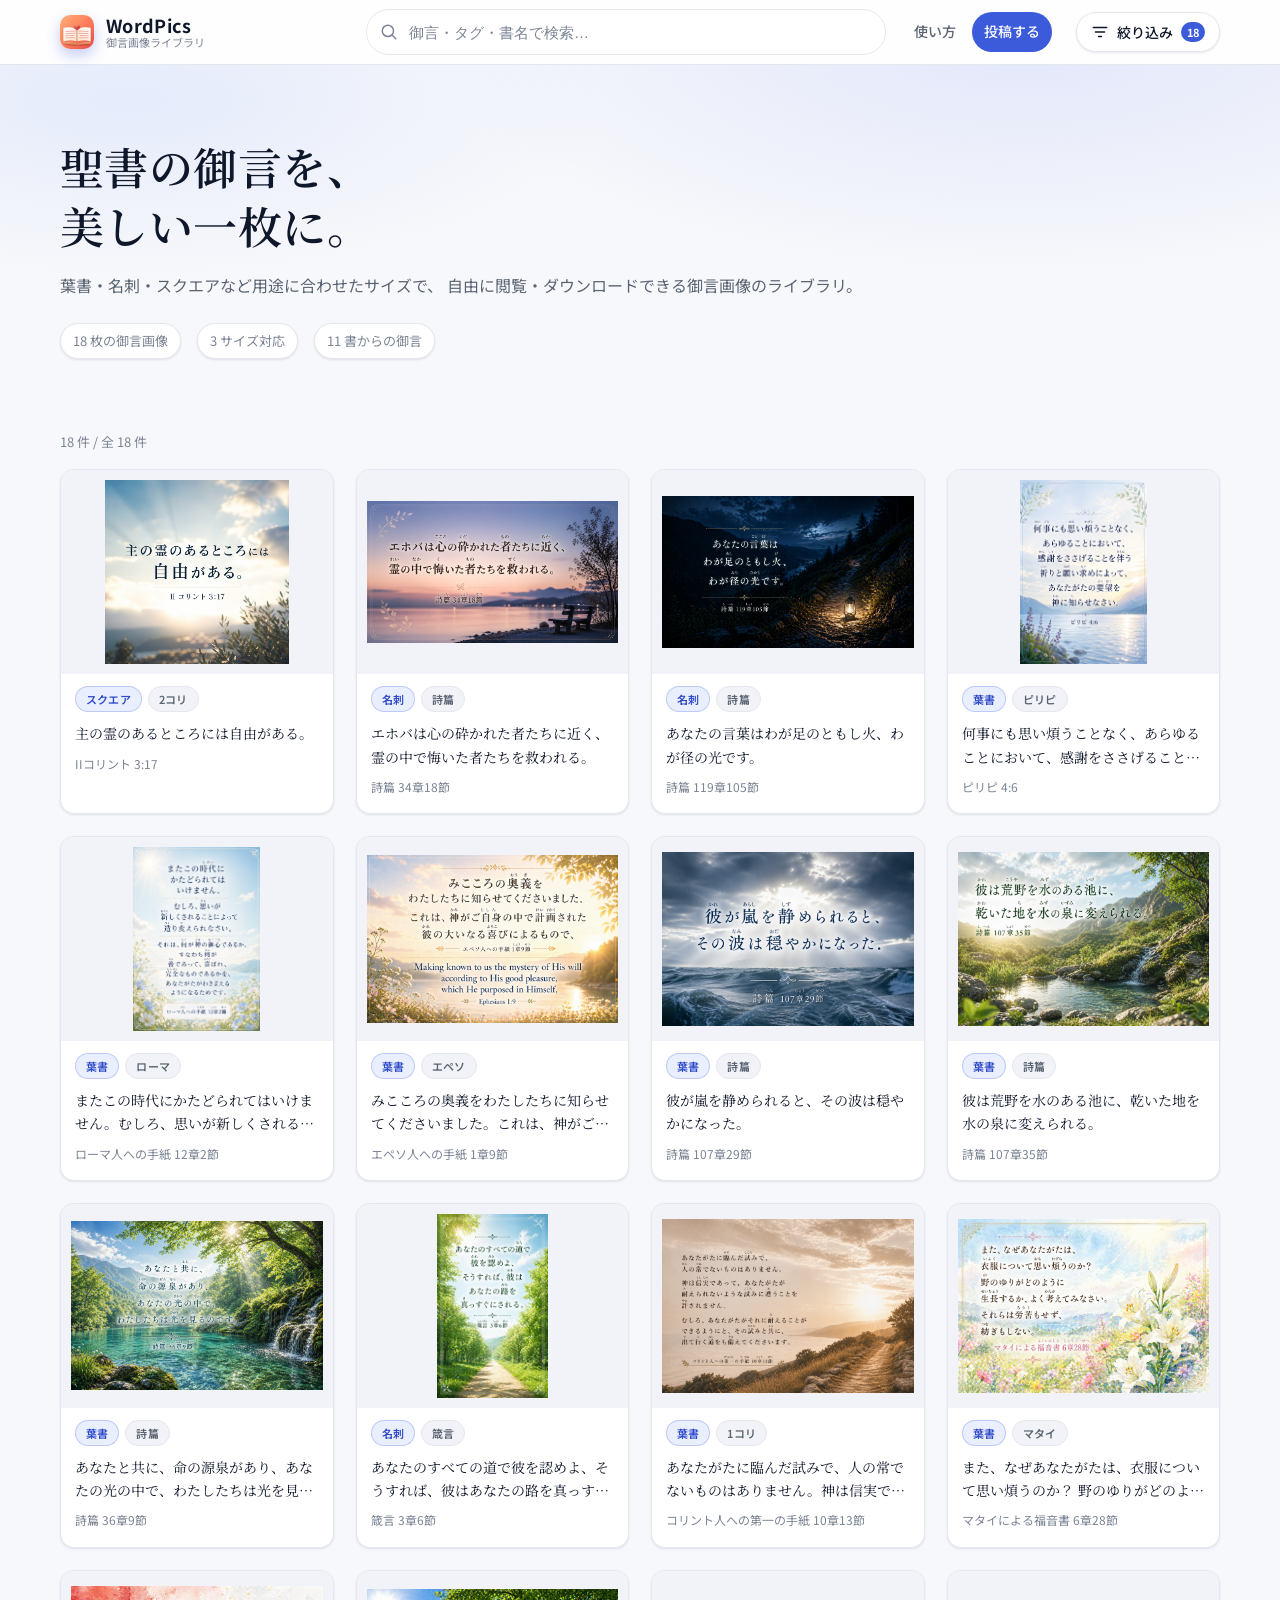
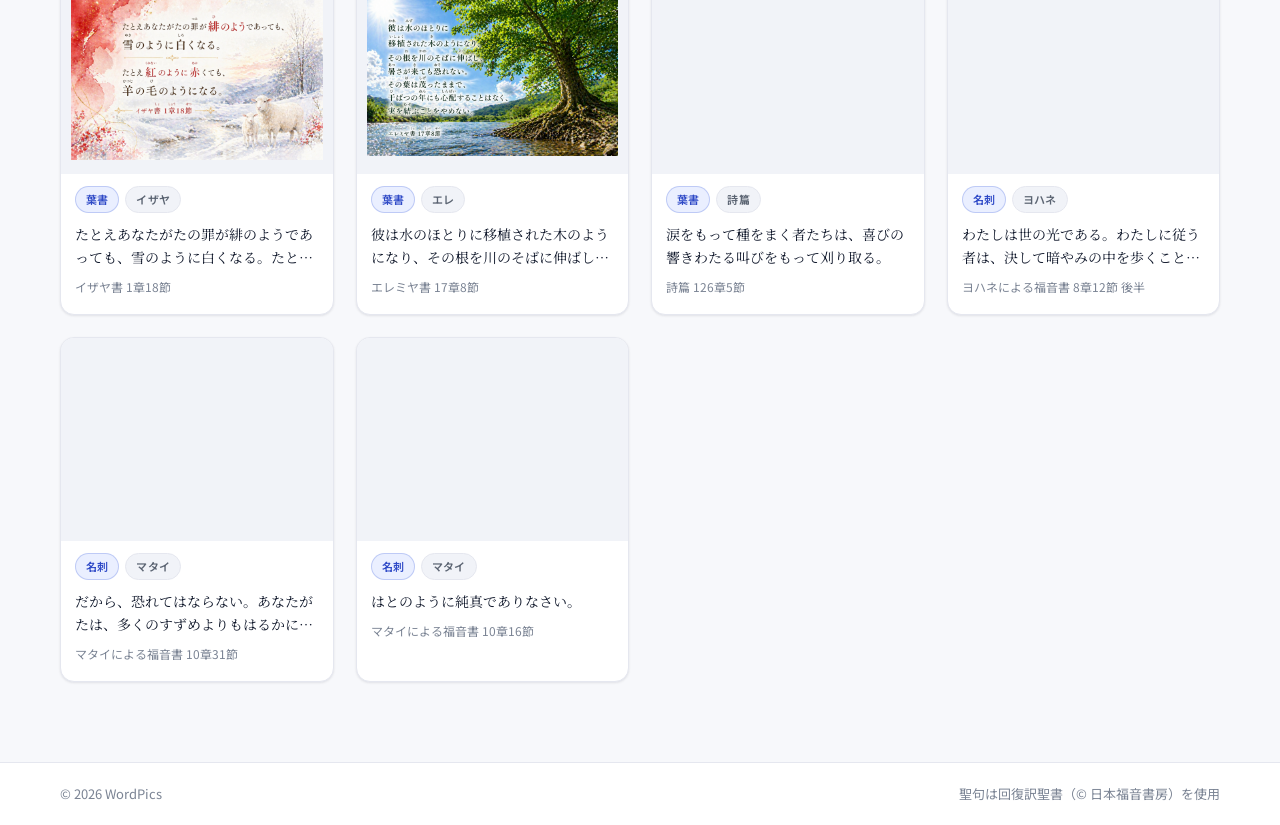
==== index.html @ ada30f30 "Initial commit" ====
<!doctype html>
<html lang="ja">
<head>
  <meta charset="utf-8" />
  <meta name="viewport" content="width=device-width, initial-scale=1" />
  <meta name="theme-color" content="#ff7a59" />
  <meta name="description" content="聖書の御言をデザイン画像で閲覧・ダウンロードできるリソースサイト。" />
  <title>WordPics — 御言画像ライブラリ</title>
  <link rel="icon" type="image/svg+xml" sizes="any" href="assets/favicon.svg" />
  <link rel="apple-touch-icon" href="assets/icon.svg" />
  <link rel="mask-icon" href="assets/favicon.svg" color="#e0484a" />
  <link rel="preconnect" href="https://fonts.googleapis.com" />
  <link rel="preconnect" href="https://fonts.gstatic.com" crossorigin />
  <link
    rel="stylesheet"
    href="https://fonts.googleapis.com/css2?family=Noto+Sans+JP:wght@400;500;700&family=Noto+Serif+JP:wght@400;600&display=swap"
  />
  <link rel="stylesheet" href="styles.css" />
</head>
<body>
  <header class="site-header">
    <div class="container header-inner">
      <a href="./" class="brand" aria-label="WordPics ホーム">
        <span class="brand-mark" aria-hidden="true"></span>
        <span class="brand-text">
          <span class="brand-title">WordPics</span>
          <span class="brand-sub">御言画像ライブラリ</span>
        </span>
      </a>
      <div class="header-search search">
        <svg class="search-icon" viewBox="0 0 24 24" aria-hidden="true">
          <path
            fill="none"
            stroke="currentColor"
            stroke-width="2"
            stroke-linecap="round"
            stroke-linejoin="round"
            d="M21 21l-4.3-4.3M10.5 18a7.5 7.5 0 1 1 0-15 7.5 7.5 0 0 1 0 15z"
          />
        </svg>
        <input
          id="searchInput"
          type="search"
          placeholder="御言・タグ・書名で検索…"
          autocomplete="off"
          aria-label="フリーワード検索"
        />
      </div>
      <nav class="header-nav" aria-label="メイン">
        <a class="nav-link" href="how-to-use.html">使い方</a>
        <a class="nav-link nav-link--accent" href="submit.html">投稿する</a>
        <a id="navMe" class="nav-link" href="me.html" hidden>マイページ</a>
        <a id="navAdmin" class="nav-link" href="admin.html" hidden>管理</a>
      </nav>
      <button
        id="filterToggle"
        class="filter-toggle-header"
        type="button"
        aria-expanded="false"
        aria-controls="filterPanel"
        aria-label="絞り込みを開く"
      >
        <svg viewBox="0 0 24 24" aria-hidden="true">
          <path
            fill="none"
            stroke="currentColor"
            stroke-width="2"
            stroke-linecap="round"
            stroke-linejoin="round"
            d="M3 6h18M6 12h12M10 18h4"
          />
        </svg>
        <span class="filter-toggle-label">絞り込み</span>
        <span id="filterCount" class="filter-count" hidden>0</span>
      </button>
    </div>
  </header>

  <main>
    <section class="hero">
      <div class="container hero-inner">
        <h1>聖書の御言を、<br />美しい一枚に。</h1>
        <p class="hero-lead">
          葉書・名刺・スクエアなど用途に合わせたサイズで、<br class="sp-only" />
          自由に閲覧・ダウンロードできる御言画像のライブラリ。
        </p>
        <div class="hero-stats" id="heroStats" aria-live="polite"></div>
      </div>
    </section>

    <section id="gallery" class="gallery-section">
      <div class="container">
        <div
          id="filterBackdrop"
          class="filter-backdrop"
          hidden
          data-close-filter="1"
        ></div>

        <div
          id="filterPanel"
          class="filter-panel"
          role="dialog"
          aria-label="絞り込み"
          aria-modal="false"
          hidden
        >
          <div class="filter-panel-head">
            <span class="filter-panel-title">絞り込み</span>
            <div class="filter-panel-head-actions">
              <button id="clearFilters" type="button" class="btn-ghost btn-ghost--sm">フィルタをクリア</button>
              <button
                class="filter-panel-close"
                type="button"
                aria-label="絞り込みを閉じる"
                data-close-filter="1"
              >
                <svg viewBox="0 0 24 24" aria-hidden="true">
                  <path fill="none" stroke="currentColor" stroke-width="2" stroke-linecap="round" d="M6 6l12 12M18 6L6 18"/>
                </svg>
              </button>
            </div>
          </div>

          <div class="filter-panel-body">
            <div class="filter-group">
              <div class="filter-label">サイズ</div>
              <div class="chips" data-filter="size" role="group" aria-label="サイズ">
                <button type="button" class="chip is-active" data-value="all">すべて</button>
                <button type="button" class="chip" data-value="postcard">葉書</button>
                <button type="button" class="chip" data-value="businesscard">名刺</button>
                <button type="button" class="chip" data-value="square">スクエア</button>
              </div>
            </div>

            <div class="filter-group">
              <div class="filter-label">向き</div>
              <div class="chips" data-filter="orientation" role="group" aria-label="向き">
                <button type="button" class="chip is-active" data-value="all">すべて</button>
                <button type="button" class="chip" data-value="landscape">横</button>
                <button type="button" class="chip" data-value="portrait">縦</button>
                <button type="button" class="chip" data-value="square">正方形</button>
              </div>
            </div>

            <div class="filter-group">
              <div class="filter-label">出典</div>
              <div class="chips" data-filter="source" role="group" aria-label="出典">
                <button type="button" class="chip is-active" data-value="all">すべて</button>
                <button type="button" class="chip" data-value="official">公式</button>
                <button type="button" class="chip" data-value="user">ユーザー生成</button>
              </div>
            </div>

            <div class="filter-group filter-group--wide" data-filter-block="tag">
              <div class="filter-label">タグ</div>
              <div class="chips chips--all" data-filter="tag" role="group" aria-label="タグ（すべて）">
                <button type="button" class="chip is-active" data-value="all">すべて</button>
              </div>
              <div id="tagSections" class="tag-sections"></div>
            </div>

            <div class="filter-group">
              <div class="filter-label">書</div>
              <div class="select-wrap">
                <select id="bookSelect" aria-label="書で絞り込み">
                  <option value="all">すべての書</option>
                </select>
              </div>
            </div>
          </div>

          <div class="filter-panel-foot">
            <button id="applyFilters" type="button" class="btn-primary">結果を見る</button>
          </div>
        </div>

        <div class="result-bar">
          <span id="resultCount" aria-live="polite"></span>
        </div>

        <div id="grid" class="grid" role="list"></div>

        <div id="emptyState" class="empty-state" hidden>
          <p>該当する画像が見つかりませんでした。</p>
          <button class="btn-primary" type="button" id="emptyReset">フィルタをリセット</button>
        </div>
      </div>
    </section>

  </main>

  <footer class="site-footer">
    <div class="container footer-inner">
      <span>© <span id="year"></span> WordPics</span>
      <span class="muted">聖句は回復訳聖書（© 日本福音書房）を使用</span>
    </div>
  </footer>

  <!-- 詳細モーダル -->
  <div id="modal" class="modal" hidden aria-hidden="true" role="dialog" aria-modal="true" aria-labelledby="modalTitle">
    <div class="modal-backdrop" data-close="1"></div>
    <div class="modal-dialog" role="document">
      <button class="modal-close" type="button" aria-label="閉じる" data-close="1">
        <svg viewBox="0 0 24 24" aria-hidden="true">
          <path fill="none" stroke="currentColor" stroke-width="2" stroke-linecap="round" d="M6 6l12 12M18 6L6 18"/>
        </svg>
      </button>
      <div class="modal-content">
        <figure class="modal-figure">
          <img id="modalImg" alt="" />
        </figure>
        <aside class="modal-meta">
          <span id="modalBadges" class="badges"></span>
          <blockquote id="modalVerse" class="verse"></blockquote>
          <p id="modalCitation" class="citation"></p>

          <dl class="meta-list">
            <div><dt>ID</dt><dd id="modalId"></dd></div>
            <div><dt>サイズ</dt><dd id="modalSize"></dd></div>
            <div><dt>向き</dt><dd id="modalOrientation"></dd></div>
            <div><dt>書</dt><dd id="modalBook"></dd></div>
            <div><dt>タグ</dt><dd id="modalTags"></dd></div>
          </dl>

          <div class="modal-actions">
            <a id="modalDownload" class="btn-primary" download>
              <svg viewBox="0 0 24 24" aria-hidden="true">
                <path fill="none" stroke="currentColor" stroke-width="2" stroke-linecap="round" stroke-linejoin="round"
                      d="M12 4v12m0 0l-4-4m4 4l4-4M4 20h16"/>
              </svg>
              ダウンロード
            </a>
            <a id="modalOpen" class="btn-ghost" target="_blank" rel="noopener">画像を開く</a>
            <a id="modalShare" class="btn-ghost" target="_blank" rel="noopener">新しいタブで開く</a>
            <button id="modalReport" type="button" class="btn-ghost btn-ghost--danger">誤字報告</button>
          </div>

          <div id="reportForm" class="report-form" hidden>
            <label class="field-label" for="reportMessage">誤字や不適切な点をご報告ください</label>
            <textarea id="reportMessage" rows="4" placeholder="例：「愛は耐え忍び」が「愛は耐え忍ぴ」になっています。"></textarea>
            <div class="report-form-actions">
              <button type="button" id="reportCancel" class="btn-ghost btn-ghost--sm">キャンセル</button>
              <button type="button" id="reportSubmit" class="btn-primary btn-primary--sm">送信する</button>
            </div>
            <p id="reportStatus" class="report-status" aria-live="polite"></p>
          </div>
        </aside>
      </div>
    </div>
  </div>

  <script src="app.js" defer></script>
</body>
</html>
---- styles.css ----
/* ========== Design tokens ========== */
:root {
  --bg: #f7f8fb;
  --surface: #ffffff;
  --surface-2: #f1f3f8;
  --border: #e5e7ef;
  --border-strong: #d4d7e2;
  --text: #0f172a;
  --text-muted: #5b6472;
  --text-soft: #7b8494;
  --accent: #3b5bdb;
  --accent-strong: #2f4ac7;
  --accent-soft: #eaefff;
  --shadow-sm: 0 1px 2px rgba(15, 23, 42, 0.04), 0 1px 3px rgba(15, 23, 42, 0.06);
  --shadow-md: 0 6px 20px rgba(15, 23, 42, 0.08);
  --shadow-lg: 0 24px 60px rgba(15, 23, 42, 0.25);
  --radius-sm: 8px;
  --radius: 14px;
  --radius-lg: 20px;
  --container: 1200px;
  --ff-sans: "Noto Sans JP", system-ui, -apple-system, "Segoe UI", Roboto, "Hiragino Kaku Gothic ProN", "Yu Gothic", Meiryo, sans-serif;
  --ff-serif: "Noto Serif JP", "Hiragino Mincho ProN", "Yu Mincho", serif;
}

@media (prefers-color-scheme: dark) {
  :root {
    --bg: #0b1020;
    --surface: #121832;
    --surface-2: #171d38;
    --border: #242c4e;
    --border-strong: #2f3861;
    --text: #e8ecf6;
    --text-muted: #a7afc4;
    --text-soft: #828aa0;
    --accent: #8aa4ff;
    --accent-strong: #a9bcff;
    --accent-soft: #1c2450;
    --shadow-sm: 0 1px 2px rgba(0, 0, 0, 0.3);
    --shadow-md: 0 10px 30px rgba(0, 0, 0, 0.4);
    --shadow-lg: 0 30px 80px rgba(0, 0, 0, 0.55);
  }
}

/* ========== Base ========== */
*, *::before, *::after { box-sizing: border-box; }
html { scroll-behavior: smooth; }
body {
  margin: 0;
  background: var(--bg);
  color: var(--text);
  font-family: var(--ff-sans);
  font-size: 16px;
  line-height: 1.7;
  -webkit-font-smoothing: antialiased;
  -moz-osx-font-smoothing: grayscale;
}
img { max-width: 100%; display: block; }
a { color: inherit; text-decoration: none; }
button { font-family: inherit; cursor: pointer; }

.container {
  width: 100%;
  max-width: var(--container);
  margin: 0 auto;
  padding: 0 20px;
}

.sp-only { display: none; }
@media (max-width: 640px) { .sp-only { display: inline; } }

/* ========== Header ========== */
.site-header {
  position: sticky;
  top: 0;
  z-index: 20;
  background: color-mix(in srgb, var(--surface) 85%, transparent);
  backdrop-filter: saturate(1.2) blur(10px);
  -webkit-backdrop-filter: saturate(1.2) blur(10px);
  border-bottom: 1px solid var(--border);
}
.header-inner {
  display: flex;
  align-items: center;
  gap: 16px;
  height: 64px;
}
.brand { display: flex; align-items: center; gap: 12px; flex-shrink: 0; }
.brand-mark {
  width: 34px; height: 34px; border-radius: 10px;
  background: url("assets/icon.svg") center / cover no-repeat;
  box-shadow: 0 6px 14px rgba(59, 91, 219, 0.3);
  flex-shrink: 0;
}
.brand-text { display: flex; flex-direction: column; line-height: 1.1; }
.brand-title { font-weight: 700; font-size: 18px; letter-spacing: 0.02em; }
.brand-sub { font-size: 11px; color: var(--text-soft); }

/* Header search takes the middle flex space, squeezing on mobile */
.header-search {
  flex: 1;
  min-width: 0;
  max-width: 520px;
  margin-left: auto;
}
.header-search input {
  height: 40px;
  font-size: 14px;
}
@media (max-width: 640px) {
  .header-search { margin-left: 8px; }
  .brand-sub { display: none; }
}

/* Global filter trigger in the header (desktop: labeled pill, mobile: icon-only) */
.filter-toggle-header {
  position: relative;
  display: inline-flex;
  align-items: center;
  gap: 8px;
  height: 40px;
  padding: 0 14px;
  border-radius: 999px;
  background: var(--surface);
  color: var(--text);
  border: 1px solid var(--border);
  font-weight: 500;
  font-size: 14px;
  box-shadow: var(--shadow-sm);
  transition: background 120ms, border-color 120ms, color 120ms;
}
.filter-toggle-header svg { width: 18px; height: 18px; }
.filter-toggle-header:hover { border-color: var(--border-strong); }
.filter-toggle-header[aria-expanded="true"] {
  background: var(--accent-soft);
  border-color: color-mix(in srgb, var(--accent) 40%, var(--border));
  color: var(--accent-strong);
}
@media (max-width: 720px) {
  .filter-toggle-header {
    width: 40px;
    padding: 0;
    justify-content: center;
  }
  .filter-toggle-header .filter-toggle-label { display: none; }
  .filter-toggle-header .filter-count {
    position: absolute; top: -4px; right: -4px;
  }
}

/* ========== Hero ========== */
.hero {
  padding: 72px 0 40px;
  background:
    radial-gradient(1000px 400px at 80% -10%, rgba(99, 126, 250, 0.15), transparent 60%),
    radial-gradient(800px 300px at 10% 10%, rgba(149, 176, 255, 0.18), transparent 60%);
}
.hero h1 {
  font-family: var(--ff-serif);
  font-size: clamp(28px, 4.2vw, 44px);
  font-weight: 600;
  letter-spacing: 0.01em;
  margin: 0 0 16px;
  line-height: 1.35;
}
.hero-lead { color: var(--text-muted); margin: 0 0 24px; }
.hero-stats {
  display: flex; gap: 16px; flex-wrap: wrap;
  color: var(--text-soft); font-size: 13px;
}
.hero-stats .pill {
  padding: 6px 12px; border-radius: 999px;
  background: var(--surface); border: 1px solid var(--border);
  box-shadow: var(--shadow-sm);
}

/* ========== Gallery / Search ========== */
.gallery-section { padding: 24px 0 80px; }
.search {
  position: relative;
}
.search-icon {
  position: absolute; left: 14px; top: 50%; transform: translateY(-50%);
  width: 18px; height: 18px; color: var(--text-soft);
}
.search input {
  width: 100%;
  height: 46px;
  padding: 0 16px 0 42px;
  background: var(--surface);
  border: 1px solid var(--border);
  border-radius: 999px;
  font-size: 15px;
  color: var(--text);
  outline: none;
  transition: border-color 120ms, box-shadow 120ms;
}
.search input::placeholder { color: var(--text-soft); }
.search input:focus {
  border-color: var(--accent);
  box-shadow: 0 0 0 4px color-mix(in srgb, var(--accent) 18%, transparent);
}

.filter-count {
  min-width: 20px; height: 20px; padding: 0 6px;
  background: var(--accent); color: white;
  border-radius: 999px; font-size: 11px; font-weight: 700;
  display: inline-flex; align-items: center; justify-content: center;
}

/* ===== Filter panel (desktop: dropdown below header / mobile: bottom sheet) ===== */
:root { --header-h: 64px; }

.filter-panel {
  background: var(--surface);
  border: 1px solid var(--border);
  box-shadow: var(--shadow-md);
  display: flex;
  flex-direction: column;
  overflow: hidden;
}
.filter-panel[hidden] { display: none; }

.filter-panel-head {
  display: flex;
  align-items: center;
  justify-content: space-between;
  gap: 12px;
}
.filter-panel-head-actions {
  display: flex;
  align-items: center;
  gap: 8px;
}
.btn-ghost--sm {
  padding: 5px 12px;
  font-size: 12px;
  font-weight: 600;
}

.filter-panel-body {
  padding: 20px 0;
  display: grid;
  grid-template-columns: repeat(2, minmax(0, 1fr));
  gap: 18px 24px;
}
@media (max-width: 720px) {
  .filter-panel-body { grid-template-columns: 1fr; padding: 16px 18px; }
}

.filter-panel-foot {
  display: none;
  gap: 10px;
  align-items: center;
  justify-content: space-between;
  background: var(--surface);
}

/* ===== Desktop: fixed dropdown anchored below the sticky header ===== */
@media (min-width: 721px) {
  .filter-panel {
    position: fixed;
    top: var(--header-h);
    left: 0; right: 0;
    margin: 0;
    border-left: none;
    border-right: none;
    border-top: none;
    border-radius: 0 0 var(--radius) var(--radius);
    max-height: calc(100vh - var(--header-h));
    z-index: 30;
    transform: translateY(-8px);
    opacity: 0;
    pointer-events: none;
    transition: transform 220ms ease, opacity 220ms ease;
  }
  .is-filter-open .filter-panel {
    transform: translateY(0);
    opacity: 1;
    pointer-events: auto;
  }

  /* Constrain inner content to the site container */
  .filter-panel-head,
  .filter-panel-body,
  .filter-panel-foot {
    width: 100%;
    max-width: var(--container);
    margin: 0 auto;
    padding-left: 20px;
    padding-right: 20px;
  }
  .filter-panel-head {
    padding-top: 10px;
    padding-bottom: 10px;
    border-bottom: 1px solid var(--border);
  }
  .filter-panel-head .filter-panel-title { display: none; }
  .filter-panel-head .filter-panel-close { display: none; }
  .filter-panel-head-actions { margin-left: auto; }
  .filter-panel-body { overflow-y: auto; }
  .filter-panel-foot { display: none; }
}

.filter-group { min-width: 0; }
.filter-group--wide { grid-column: 1 / -1; }

.filter-label {
  font-size: 12px; font-weight: 700; letter-spacing: 0.06em;
  color: var(--text-soft); text-transform: uppercase;
  margin-bottom: 8px;
}
.chips { display: flex; flex-wrap: wrap; gap: 6px; }

/* ===== Tag sections (categorised chips) ===== */
.tag-sections {
  margin-top: 10px;
  display: grid;
  gap: 14px;
}
.tag-section { min-width: 0; }
.tag-section-label {
  font-size: 11px;
  font-weight: 600;
  color: var(--text-soft);
  margin: 0 0 6px;
  padding-left: 2px;
  letter-spacing: 0.04em;
}
.chips--sub .chip {
  font-size: 12px;
  padding: 4px 10px;
}

/* ===== Filter backdrop (shared) ===== */
.filter-backdrop {
  position: fixed; inset: 0;
  background: rgba(10, 14, 28, 0.45);
  backdrop-filter: blur(3px);
  -webkit-backdrop-filter: blur(3px);
  opacity: 0;
  transition: opacity 220ms ease;
  z-index: 39;
  pointer-events: none;
}
.filter-backdrop[hidden] { display: none; }
.is-filter-open .filter-backdrop { opacity: 1; pointer-events: auto; }
@media (min-width: 721px) {
  /* Keep the sticky header interactive; tint only the page beneath it */
  .filter-backdrop {
    top: var(--header-h);
    background: rgba(10, 14, 28, 0.3);
    z-index: 25;
  }
}

/* ===== Mobile: bottom sheet ===== */
@media (max-width: 720px) {
  .filter-panel {
    position: fixed;
    left: 0; right: 0; bottom: 0;
    margin: 0;
    max-height: 85vh;
    border-radius: 20px 20px 0 0;
    border: 1px solid var(--border);
    border-bottom: none;
    transform: translateY(100%);
    transition: transform 280ms cubic-bezier(.2, .8, .2, 1);
    z-index: 40;
    display: flex;
    flex-direction: column;
    box-shadow: 0 -20px 60px rgba(15, 23, 42, 0.25);
  }
  .is-filter-open .filter-panel { transform: translateY(0); }

  .filter-panel-head {
    display: flex;
    align-items: center;
    justify-content: space-between;
    padding: 14px 18px 10px;
    border-bottom: 1px solid var(--border);
    position: relative;
  }
  .filter-panel-head::before {
    content: "";
    position: absolute;
    top: 6px; left: 50%; transform: translateX(-50%);
    width: 36px; height: 4px; border-radius: 999px;
    background: var(--border-strong);
  }
  .filter-panel-title {
    font-weight: 700;
    font-size: 15px;
  }
  .filter-panel-close {
    width: 32px; height: 32px; border-radius: 50%;
    display: inline-flex; align-items: center; justify-content: center;
    background: transparent;
    color: var(--text-muted);
    border: 1px solid var(--border);
  }
  .filter-panel-close svg { width: 16px; height: 16px; }

  .filter-panel-body {
    overflow-y: auto;
    -webkit-overflow-scrolling: touch;
    flex: 1;
  }
  .filter-panel-foot {
    display: flex;
    padding: 12px 16px calc(12px + env(safe-area-inset-bottom));
    border-top: 1px solid var(--border);
    background: var(--surface);
  }
  .filter-panel-foot #applyFilters { flex: 1; justify-content: center; }
}
.chip {
  padding: 6px 12px; border-radius: 999px;
  background: var(--surface-2);
  color: var(--text-muted);
  border: 1px solid transparent;
  font-size: 13px; font-weight: 500;
  transition: all 120ms;
}
.chip:hover { color: var(--text); border-color: var(--border-strong); }
.chip.is-active {
  background: var(--accent);
  color: #fff;
  border-color: var(--accent);
}
.select-wrap {
  position: relative;
}
.select-wrap::after {
  content: "";
  position: absolute; right: 14px; top: 50%;
  width: 8px; height: 8px;
  border-right: 2px solid var(--text-soft);
  border-bottom: 2px solid var(--text-soft);
  transform: translateY(-70%) rotate(45deg);
  pointer-events: none;
}
.select-wrap select {
  -webkit-appearance: none; appearance: none;
  width: 100%;
  height: 42px;
  padding: 0 36px 0 14px;
  background: var(--surface-2);
  color: var(--text);
  border: 1px solid var(--border);
  border-radius: var(--radius-sm);
  font-size: 14px;
  outline: none;
}
.select-wrap select:focus {
  border-color: var(--accent);
  box-shadow: 0 0 0 4px color-mix(in srgb, var(--accent) 18%, transparent);
}

.btn-ghost {
  display: inline-flex; align-items: center; gap: 8px;
  padding: 8px 14px;
  background: transparent;
  color: var(--text-muted);
  border: 1px solid var(--border);
  border-radius: 999px;
  font-size: 13px;
  transition: all 120ms;
}
.btn-ghost:hover { color: var(--text); border-color: var(--border-strong); }

.btn-primary {
  display: inline-flex; align-items: center; gap: 8px;
  padding: 10px 18px;
  background: var(--accent);
  color: #fff;
  border: none;
  border-radius: 999px;
  font-size: 14px; font-weight: 600;
  transition: background 120ms, transform 120ms;
}
.btn-primary:hover { background: var(--accent-strong); }
.btn-primary:active { transform: translateY(1px); }
.btn-primary svg { width: 16px; height: 16px; }

.btn-gpt {
  display: inline-flex;
  align-items: center;
  gap: 14px;
  padding: 12px 18px;
  margin: 0 auto 20px;
  background: var(--surface, #fff);
  color: var(--text);
  border: 1px solid var(--border);
  border-radius: 14px;
  text-decoration: none;
  box-shadow: 0 1px 2px rgba(0, 0, 0, 0.04);
  transition: transform 120ms, box-shadow 120ms, border-color 120ms, background 120ms;
  max-width: 100%;
}
.btn-gpt:hover {
  transform: translateY(-1px);
  border-color: var(--border-strong);
  box-shadow: 0 8px 20px rgba(0, 0, 0, 0.08);
}
.btn-gpt:active { transform: translateY(0); }
.btn-gpt__icon {
  display: inline-flex;
  align-items: center;
  justify-content: center;
  width: 40px;
  height: 40px;
  border-radius: 50%;
  background: #10a37f;
  color: #fff;
  flex-shrink: 0;
}
.btn-gpt__icon svg { width: 24px; height: 24px; }
.btn-gpt__text {
  display: flex;
  flex-direction: column;
  line-height: 1.25;
  min-width: 0;
}
.btn-gpt__sub {
  font-size: 12px;
  color: var(--text-muted);
  font-weight: 500;
}
.btn-gpt__title {
  font-size: 15px;
  font-weight: 700;
  color: var(--text);
}
.btn-gpt__arrow {
  width: 16px;
  height: 16px;
  color: var(--text-soft);
  margin-left: 4px;
  flex-shrink: 0;
}
.btn-gpt:hover .btn-gpt__arrow { color: var(--accent); }
@media (max-width: 480px) {
  .btn-gpt { gap: 10px; padding: 10px 14px; }
  .btn-gpt__icon { width: 36px; height: 36px; }
  .btn-gpt__icon svg { width: 20px; height: 20px; }
  .btn-gpt__title { font-size: 14px; }
}

.result-bar {
  color: var(--text-soft);
  font-size: 13px;
  margin: 8px 0 16px;
}

/* ========== Grid ========== */
.grid {
  display: grid;
  grid-template-columns: repeat(auto-fill, minmax(240px, 1fr));
  gap: 18px;
}
@media (min-width: 900px) {
  .grid { grid-template-columns: repeat(auto-fill, minmax(260px, 1fr)); gap: 22px; }
}

.card {
  background: var(--surface);
  border: 1px solid var(--border);
  border-radius: var(--radius);
  overflow: hidden;
  box-shadow: var(--shadow-sm);
  cursor: pointer;
  transition: box-shadow 200ms ease, border-color 200ms ease;
  display: flex; flex-direction: column;
  text-align: left;
}
.card:hover {
  box-shadow:
    var(--shadow-md),
    0 0 0 1px color-mix(in srgb, var(--accent) 45%, transparent);
  border-color: var(--accent);
}
.card:focus-visible {
  outline: 3px solid color-mix(in srgb, var(--accent) 40%, transparent);
  outline-offset: 2px;
}
.card-thumb {
  position: relative;
  background: var(--surface-2);
  aspect-ratio: 4 / 3;
  overflow: hidden;
  display: flex; align-items: center; justify-content: center;
  padding: 10px;
}
.card-thumb img {
  width: 100%; height: 100%;
  object-fit: contain;
}

.badges {
  display: inline-flex; flex-wrap: wrap; gap: 6px;
}
.badge {
  font-size: 11px; font-weight: 600;
  padding: 3px 10px;
  border-radius: 999px;
  background: var(--accent-soft);
  color: var(--accent-strong);
  border: 1px solid color-mix(in srgb, var(--accent) 25%, transparent);
  letter-spacing: 0.02em;
}
.badge.is-neutral {
  background: var(--surface-2);
  color: var(--text-muted);
  border-color: var(--border);
}
.card-body {
  padding: 12px 14px 16px;
  display: flex; flex-direction: column; gap: 8px;
  flex: 1;
}
.card-badges {
  margin-bottom: 2px;
}
.card-verse {
  font-family: var(--ff-serif);
  color: var(--text);
  font-size: 14px;
  line-height: 1.65;
  display: -webkit-box;
  -webkit-line-clamp: 2;
  -webkit-box-orient: vertical;
  overflow: hidden;
}
.card-citation {
  font-size: 12px;
  color: var(--text-soft);
}

/* ========== Empty state ========== */
.empty-state {
  text-align: center;
  padding: 60px 20px;
  color: var(--text-muted);
  background: var(--surface);
  border: 1px dashed var(--border-strong);
  border-radius: var(--radius);
}
.empty-state p { margin: 0 0 12px; }

/* ========== Footer ========== */
.site-footer {
  border-top: 1px solid var(--border);
  background: var(--surface);
  padding: 20px 0;
  color: var(--text-soft);
  font-size: 13px;
}
.footer-inner { display: flex; justify-content: space-between; align-items: center; }
.muted { color: var(--text-soft); }

/* 本文中で明示的にリンクと分かるようにする（specificity 上げ＋全状態） */
a.text-link,
a.text-link:link,
a.text-link:visited {
  color: var(--accent) !important;
  text-decoration: underline;
  text-underline-offset: 2px;
  transition: color 0.15s ease, text-decoration-thickness 0.15s ease;
}
a.text-link:hover,
a.text-link:focus-visible {
  color: color-mix(in srgb, var(--accent) 75%, #000) !important;
  text-decoration-thickness: 2px;
}
/* muted 親要素の文字色が優先されないよう明示 */
.muted a.text-link,
.muted a.text-link:link,
.muted a.text-link:visited { color: var(--accent) !important; }

/* ========== Modal ========== */
.modal {
  position: fixed; inset: 0; z-index: 50;
  display: flex; align-items: center; justify-content: center;
  padding: 24px;
}
.modal[hidden] { display: none; }
.modal-backdrop {
  position: absolute; inset: 0;
  background: rgba(10, 14, 28, 0.6);
  backdrop-filter: blur(4px);
  -webkit-backdrop-filter: blur(4px);
  animation: fadeIn 180ms ease;
}
.modal-dialog {
  position: relative;
  width: min(1100px, 100%);
  max-height: calc(100vh - 48px);
  background: var(--surface);
  border: 1px solid var(--border);
  border-radius: var(--radius-lg);
  box-shadow: var(--shadow-lg);
  overflow: hidden;
  display: flex; flex-direction: column;
  animation: pop 220ms cubic-bezier(.2,.8,.2,1);
}
.modal-close {
  position: absolute; top: 12px; right: 12px;
  width: 36px; height: 36px; border-radius: 50%;
  background: rgba(255,255,255,0.8);
  color: #0f172a;
  border: 1px solid var(--border);
  display: flex; align-items: center; justify-content: center;
  z-index: 2;
}
.modal-close svg { width: 18px; height: 18px; }
.modal-close:hover { background: #fff; }

.modal-content {
  display: grid;
  grid-template-columns: 1.3fr 1fr;
  gap: 0;
  min-height: 0;
  overflow: hidden;
}
@media (max-width: 860px) {
  .modal-content { grid-template-columns: 1fr; }
}
.modal-figure {
  margin: 0;
  background: linear-gradient(180deg, var(--surface-2), var(--bg));
  display: flex; align-items: center; justify-content: center;
  padding: 24px;
  min-height: 260px;
  max-height: calc(100vh - 48px);
  overflow: auto;
}
.modal-figure img {
  max-height: 70vh;
  width: auto; max-width: 100%;
  border-radius: 10px;
  box-shadow: var(--shadow-md);
}
.modal-meta {
  padding: 28px;
  display: flex; flex-direction: column; gap: 14px;
  overflow: auto;
}
.verse {
  font-family: var(--ff-serif);
  font-size: 17px;
  line-height: 1.8;
  margin: 4px 0 0;
  color: var(--text);
  border-left: 3px solid var(--accent);
  padding: 2px 0 2px 14px;
}
.citation {
  margin: 0;
  color: var(--text-muted);
  font-size: 14px;
}
.meta-list {
  margin: 4px 0 0;
  display: grid; grid-template-columns: 92px 1fr;
  row-gap: 8px; column-gap: 14px;
  font-size: 14px;
}
.meta-list > div { display: contents; }
.meta-list dt { color: var(--text-soft); font-size: 12px; letter-spacing: 0.04em; padding-top: 2px; }
.meta-list dd { margin: 0; color: var(--text); }

.tag-list { display: inline-flex; flex-wrap: wrap; gap: 6px; }
.tag {
  font-size: 12px;
  padding: 2px 10px;
  border-radius: 999px;
  background: var(--surface-2);
  color: var(--text-muted);
  border: 1px solid var(--border);
}
button.tag-link {
  cursor: pointer;
  font: inherit;
  font-size: 12px;
  transition: background 120ms, color 120ms, border-color 120ms, transform 80ms;
}
button.tag-link::before {
  content: "#";
  margin-right: 2px;
  opacity: 0.55;
}
button.tag-link:hover {
  background: var(--accent);
  color: #fff;
  border-color: var(--accent);
}
button.tag-link:active { transform: translateY(1px); }
button.tag-link:focus-visible {
  outline: 2px solid var(--accent);
  outline-offset: 2px;
}

.modal-actions { display: flex; gap: 10px; flex-wrap: wrap; margin-top: 4px; }

/* ========== Animations ========== */
@keyframes fadeIn { from { opacity: 0; } to { opacity: 1; } }
@keyframes pop {
  from { opacity: 0; transform: translateY(6px) scale(.98); }
  to { opacity: 1; transform: translateY(0) scale(1); }
}

/* Reduce motion */
@media (prefers-reduced-motion: reduce) {
  *, *::before, *::after { animation: none !important; transition: none !important; }
}

/* ========== v0.2: Auth / Submit / How-to / Admin / Me ========== */

/* header nav */
.header-nav {
  display: flex;
  align-items: center;
  gap: 4px;
  margin-right: 8px;
}
.header-nav .nav-link {
  padding: 8px 12px;
  border-radius: 999px;
  font-size: 14px;
  font-weight: 500;
  color: var(--text-muted);
  white-space: nowrap;
}
.header-nav .nav-link:hover { color: var(--text); background: var(--surface-2); }
.header-nav .nav-link--accent {
  color: #fff;
  background: var(--accent);
}
.header-nav .nav-link--accent:hover { background: var(--accent-strong); color: #fff; }
@media (max-width: 720px) {
  .header-nav { display: none; }
}

/* user generated badge */
.badge--user {
  background: #fff1e6 !important;
  color: #b24514 !important;
  border-color: #ffd8bf !important;
}
@media (prefers-color-scheme: dark) {
  .badge--user {
    background: #3a1e10 !important;
    color: #ffb98a !important;
    border-color: #5a2f1b !important;
  }
}

/* btn-primary small + danger ghost */
.btn-primary--sm {
  padding: 8px 14px !important;
  font-size: 14px !important;
}
.btn-ghost--sm {
  padding: 6px 12px !important;
  font-size: 13px !important;
}
.btn-ghost--danger {
  color: #b42318 !important;
}
.btn-ghost--danger:hover { background: #fff1f0 !important; }
@media (prefers-color-scheme: dark) {
  .btn-ghost--danger { color: #ff8c83 !important; }
  .btn-ghost--danger:hover { background: #3a1515 !important; }
}

/* Report form inside modal */
.report-form {
  margin-top: 16px;
  padding: 16px;
  border: 1px solid var(--border);
  border-radius: var(--radius);
  background: var(--surface-2);
}
.report-form .field-label {
  display: block;
  font-size: 13px;
  color: var(--text-muted);
  margin-bottom: 8px;
}
.report-form textarea {
  width: 100%;
  min-height: 90px;
  padding: 10px 12px;
  border: 1px solid var(--border-strong);
  border-radius: var(--radius-sm);
  background: var(--surface);
  color: var(--text);
  font-family: inherit;
  font-size: 14px;
  resize: vertical;
  line-height: 1.6;
}
.report-form textarea:focus {
  outline: 2px solid var(--accent);
  outline-offset: 1px;
}
.report-form-actions {
  display: flex;
  gap: 8px;
  justify-content: flex-end;
  margin-top: 12px;
}
.report-status {
  margin: 10px 0 0;
  font-size: 13px;
  color: var(--text-muted);
}
.report-status.is-success { color: #2e7d32; }
.report-status.is-error { color: #b42318; }
@media (prefers-color-scheme: dark) {
  .report-status.is-success { color: #8bd78f; }
  .report-status.is-error { color: #ff8c83; }
}

/* ========== Subpage layout ========== */
.page {
  padding: 40px 0 80px;
}
.page h1 {
  font-family: var(--ff-serif);
  font-weight: 600;
  font-size: clamp(24px, 3.2vw, 32px);
  margin: 0 0 8px;
}
.page h2 {
  font-size: 18px;
  font-weight: 700;
  margin: 32px 0 12px;
}
.page h3 {
  font-size: 15px;
  font-weight: 700;
  margin: 20px 0 8px;
}
.page .lead {
  color: var(--text-muted);
  margin: 0 0 24px;
  font-size: 15px;
}
.page-section {
  background: var(--surface);
  border: 1px solid var(--border);
  border-radius: var(--radius-lg);
  padding: 28px;
  box-shadow: var(--shadow-sm);
  margin-bottom: 20px;
}

/* Form controls */
.form-grid { display: grid; gap: 16px; }
.form-row {
  display: grid;
  gap: 6px;
}
.form-row--split {
  grid-template-columns: 1fr 1fr;
  gap: 12px;
}
.form-row--triple {
  grid-template-columns: 2fr 1fr 1fr;
  gap: 12px;
}
@media (max-width: 540px) {
  .form-row--split, .form-row--triple { grid-template-columns: 1fr; }
}
.form-row label {
  font-size: 13px;
  color: var(--text-muted);
  font-weight: 500;
}
.form-row input[type="text"],
.form-row input[type="email"],
.form-row input[type="number"],
.form-row select,
.form-row textarea {
  width: 100%;
  padding: 10px 12px;
  border: 1px solid var(--border-strong);
  border-radius: var(--radius-sm);
  background: var(--surface);
  color: var(--text);
  font-family: inherit;
  font-size: 15px;
  line-height: 1.6;
}
.form-row textarea { resize: vertical; min-height: 90px; }
.form-row input:focus,
.form-row select:focus,
.form-row textarea:focus {
  outline: 2px solid var(--accent);
  outline-offset: 1px;
}
.form-help {
  font-size: 12px;
  color: var(--text-soft);
  margin: 4px 0 0;
}

/* File drop */
.file-drop {
  position: relative;
  border: 2px dashed var(--border-strong);
  border-radius: var(--radius);
  padding: 28px;
  text-align: center;
  color: var(--text-muted);
  background: var(--surface-2);
  cursor: pointer;
  transition: border-color 0.15s, background 0.15s;
}
.file-drop:hover,
.file-drop.is-dragover {
  border-color: var(--accent);
  background: var(--accent-soft);
}
.file-drop input[type="file"] {
  position: absolute;
  inset: 0;
  opacity: 0;
  cursor: pointer;
}
.file-drop strong { color: var(--text); font-weight: 600; }
.file-drop-preview {
  display: none;
  margin-top: 12px;
}
.file-drop.has-file .file-drop-preview { display: block; }
.file-drop.has-file .file-drop-hint { display: none; }
.file-drop-preview img {
  max-height: 240px;
  margin: 0 auto;
  border-radius: var(--radius-sm);
  box-shadow: var(--shadow-sm);
}

/* Banner / status messages */
.banner {
  padding: 12px 16px;
  border-radius: var(--radius);
  font-size: 14px;
  margin-bottom: 16px;
}
.banner--success { background: #e6f7ec; color: #2e7d32; border: 1px solid #b8e8c6; }
.banner--error   { background: #fdecea; color: #b42318; border: 1px solid #f5c2c1; }
.banner--info    { background: var(--accent-soft); color: var(--accent-strong); border: 1px solid color-mix(in srgb, var(--accent) 20%, transparent); }
@media (prefers-color-scheme: dark) {
  .banner--success { background: #0f2a17; color: #8bd78f; border-color: #1d4a2a; }
  .banner--error   { background: #3a1515; color: #ff8c83; border-color: #5a1f1f; }
}

/* Tabs */
.tabs {
  display: flex;
  gap: 4px;
  border-bottom: 1px solid var(--border);
  margin-bottom: 16px;
}
.tab {
  padding: 10px 14px;
  background: none;
  border: none;
  color: var(--text-muted);
  font-size: 14px;
  font-weight: 500;
  border-bottom: 2px solid transparent;
  margin-bottom: -1px;
  cursor: pointer;
}
.tab.is-active {
  color: var(--accent);
  border-bottom-color: var(--accent);
}
.tab-count {
  display: inline-block;
  margin-left: 6px;
  padding: 0 6px;
  background: var(--surface-2);
  border-radius: 999px;
  font-size: 12px;
  color: var(--text-muted);
}
.tab.is-active .tab-count {
  background: var(--accent-soft);
  color: var(--accent-strong);
}

/* Submissions / reports list for admin */
.adminlist {
  display: grid;
  gap: 12px;
}
.adminitem {
  display: grid;
  grid-template-columns: 140px 1fr auto;
  gap: 16px;
  padding: 16px;
  border: 1px solid var(--border);
  border-radius: var(--radius);
  background: var(--surface);
  align-items: start;
}
.adminitem .thumb {
  width: 140px;
  aspect-ratio: 1 / 1;
  border-radius: var(--radius-sm);
  background: var(--surface-2);
  overflow: hidden;
  display: flex; align-items: center; justify-content: center;
}
.adminitem .thumb img { max-width: 100%; max-height: 100%; object-fit: contain; }
.adminitem .meta .citation { font-weight: 600; font-size: 15px; }
.adminitem .meta .verse { margin: 6px 0; line-height: 1.6; color: var(--text); font-family: var(--ff-serif); }
.adminitem .meta .sub { color: var(--text-muted); font-size: 13px; margin: 4px 0; }
.adminitem .actions {
  display: flex; flex-direction: column; gap: 8px;
  min-width: 160px;
}
.adminitem .actions .btn-primary,
.adminitem .actions .btn-ghost { padding: 8px 12px; font-size: 13px; text-align: center; }
@media (max-width: 720px) {
  .adminitem {
    grid-template-columns: 1fr;
  }
  .adminitem .thumb { width: 100%; aspect-ratio: 16 / 10; }
  .adminitem .actions { flex-direction: row; flex-wrap: wrap; }
}

/* ========== Auth (login) page ========== */
.auth-box {
  max-width: 440px;
  margin: 60px auto 0;
}

/* How-to numbered steps */
.steps { counter-reset: step; list-style: none; padding: 0; margin: 16px 0 0; }
.steps > li {
  counter-increment: step;
  position: relative;
  padding: 18px 20px 18px 64px;
  border: 1px solid var(--border);
  border-radius: var(--radius);
  margin-bottom: 12px;
  background: var(--surface);
}
.steps > li::before {
  content: counter(step);
  position: absolute;
  left: 18px; top: 18px;
  width: 32px; height: 32px;
  background: var(--accent);
  color: #fff;
  border-radius: 999px;
  font-weight: 700;
  display: flex; align-items: center; justify-content: center;
}
.steps h3 { margin: 0 0 4px; }

.prompt-example {
  background: var(--surface-2);
  border: 1px solid var(--border);
  border-radius: var(--radius-sm);
  padding: 12px 14px;
  font-family: ui-monospace, SFMono-Regular, Menlo, Consolas, monospace;
  font-size: 13px;
  color: var(--text);
  white-space: pre-wrap;
  margin: 8px 0;
  overflow-x: auto;
}

.copy-btn {
  display: inline-flex; align-items: center; gap: 4px;
  padding: 4px 10px;
  font-size: 12px;
  border: 1px solid var(--border-strong);
  background: var(--surface);
  color: var(--text-muted);
  border-radius: 999px;
}
.copy-btn:hover { color: var(--text); border-color: var(--text-muted); }

.callout {
  border-left: 4px solid var(--accent);
  padding: 10px 14px;
  background: var(--accent-soft);
  color: var(--accent-strong);
  border-radius: 0 var(--radius-sm) var(--radius-sm) 0;
  font-size: 14px;
  margin: 12px 0;
}
@media (prefers-color-scheme: dark) {
  .callout { background: var(--accent-soft); color: var(--accent); }
}

/* Status pills */
.pill.is-pending   { background: #fff8e1; color: #7a5a00; border: 1px solid #ffe7a0; }
.pill.is-approved  { background: #e6f7ec; color: #2e7d32; border: 1px solid #b8e8c6; }
.pill.is-rejected  { background: #fdecea; color: #b42318; border: 1px solid #f5c2c1; }
@media (prefers-color-scheme: dark) {
  .pill.is-pending   { background: #2e2612; color: #ffd479; border-color: #443620; }
  .pill.is-approved  { background: #0f2a17; color: #8bd78f; border-color: #1d4a2a; }
  .pill.is-rejected  { background: #3a1515; color: #ff8c83; border-color: #5a1f1f; }
}
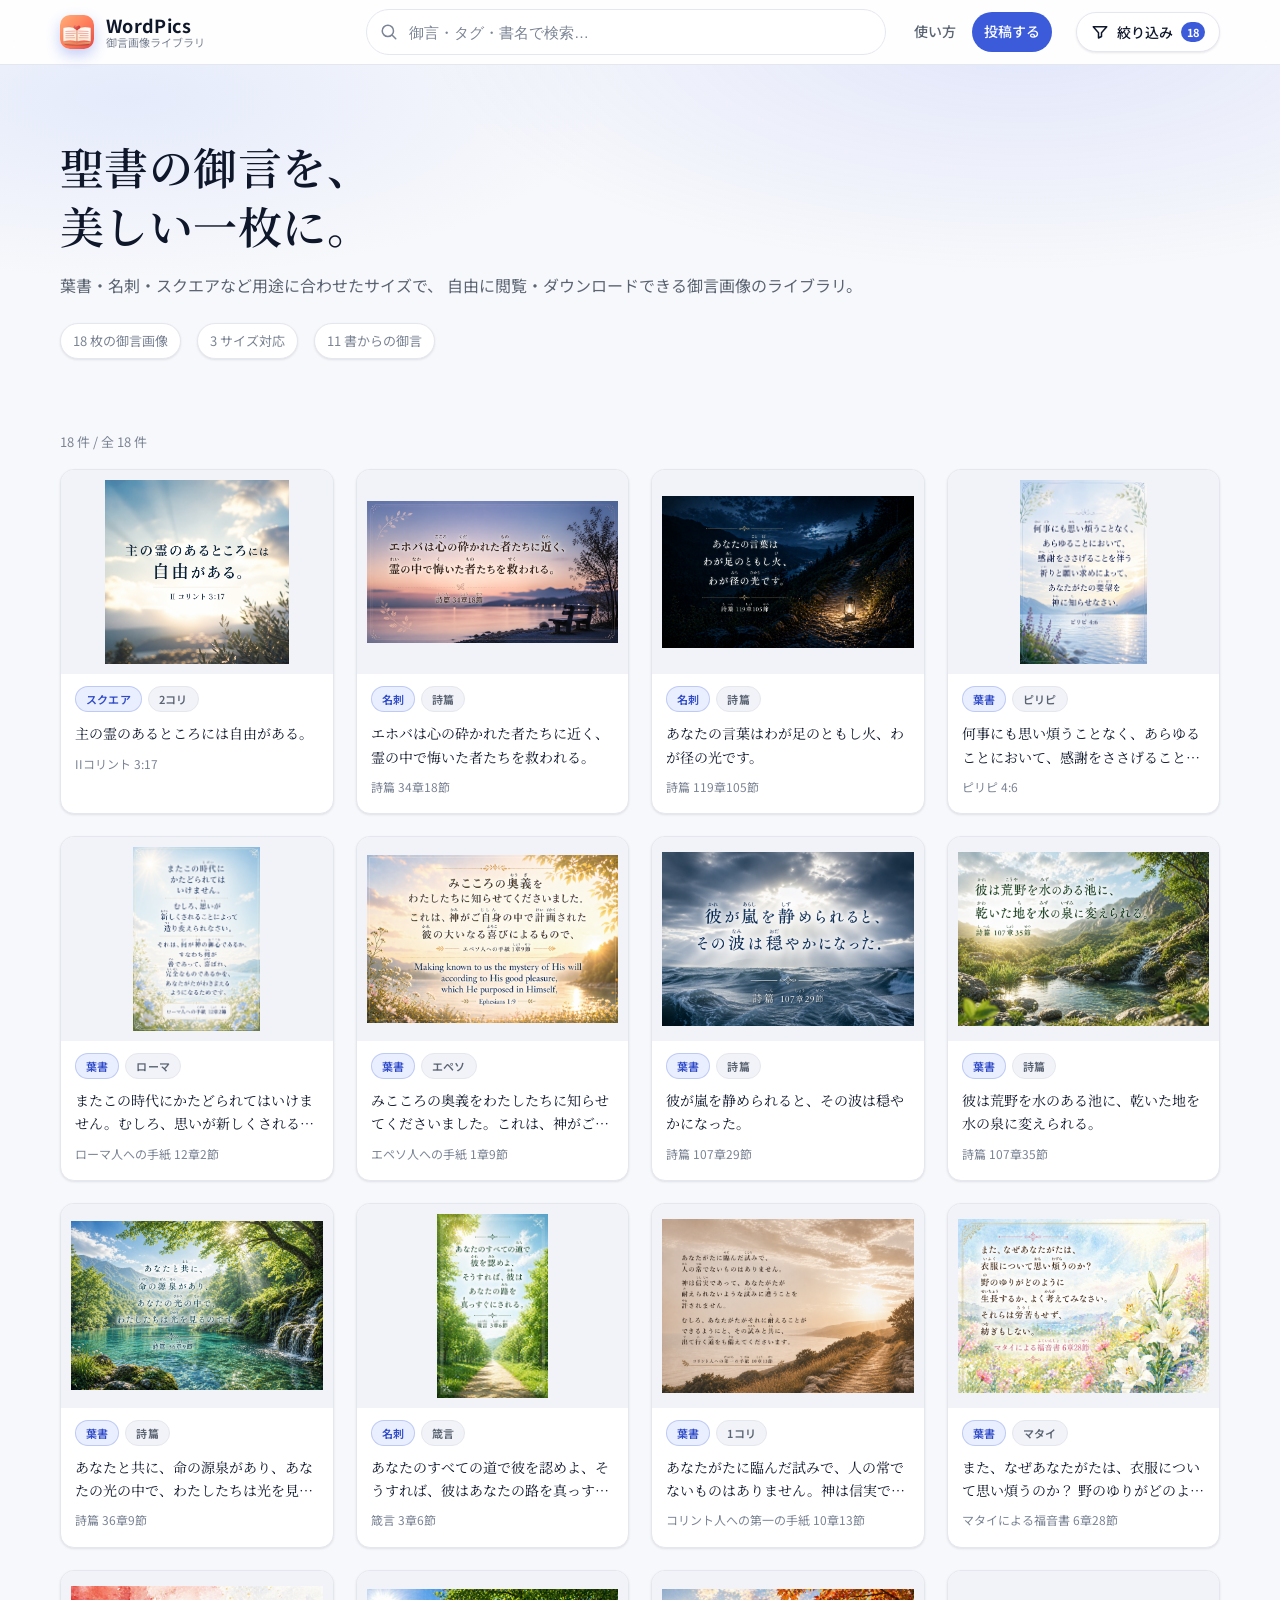
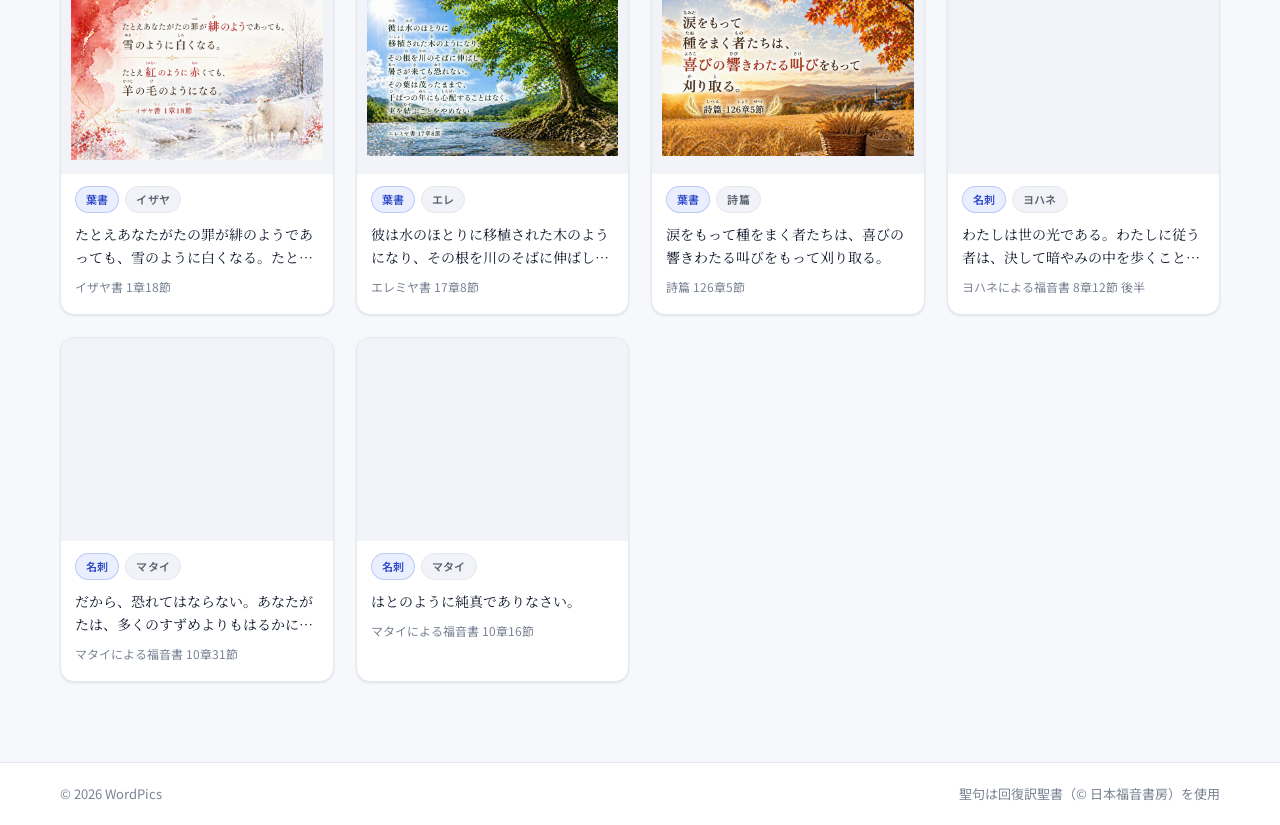
==== commit 32ab132f: "#1 ヘッダーSPハンバーガーボタンの実装 Made-with: Cursor" ====
--- a/index.html
+++ b/index.html
@@ -46,7 +46,7 @@
           aria-label="フリーワード検索"
         />
       </div>
-      <nav class="header-nav" aria-label="メイン">
+      <nav id="mainNavigation" class="header-nav" aria-label="メイン">
         <a class="nav-link" href="how-to-use.html">使い方</a>
         <a class="nav-link nav-link--accent" href="submit.html">投稿する</a>
         <a id="navMe" class="nav-link" href="me.html" hidden>マイページ</a>
@@ -67,11 +67,30 @@
             stroke-width="2"
             stroke-linecap="round"
             stroke-linejoin="round"
-            d="M3 6h18M6 12h12M10 18h4"
+            d="M3 5h18l-7 8v5l-4 2v-7L3 5z"
           />
         </svg>
         <span class="filter-toggle-label">絞り込み</span>
         <span id="filterCount" class="filter-count" hidden>0</span>
+      </button>
+      <button
+        id="menuToggle"
+        class="menu-toggle"
+        type="button"
+        aria-expanded="false"
+        aria-controls="mainNavigation"
+        aria-label="メニューを開く"
+      >
+        <svg viewBox="0 0 24 24" aria-hidden="true">
+          <path
+            fill="none"
+            stroke="currentColor"
+            stroke-width="2"
+            stroke-linecap="round"
+            stroke-linejoin="round"
+            d="M3 6h18M3 12h18M3 18h18"
+          />
+        </svg>
       </button>
     </div>
   </header>
@@ -250,6 +269,7 @@
     </div>
   </div>
 
+  <script src="nav.js" defer></script>
   <script src="app.js" defer></script>
 </body>
 </html>
--- a/styles.css
+++ b/styles.css
@@ -79,6 +79,7 @@
   border-bottom: 1px solid var(--border);
 }
 .header-inner {
+  position: relative;
   display: flex;
   align-items: center;
   gap: 16px;
@@ -837,8 +838,54 @@
   background: var(--accent);
 }
 .header-nav .nav-link--accent:hover { background: var(--accent-strong); color: #fff; }
+
+.menu-toggle {
+  display: none;
+  width: 40px;
+  height: 40px;
+  border-radius: 10px;
+  border: 1px solid var(--border);
+  background: var(--surface);
+  color: var(--text);
+  align-items: center;
+  justify-content: center;
+  box-shadow: var(--shadow-sm);
+}
+.menu-toggle svg { width: 20px; height: 20px; }
+.menu-toggle:hover { border-color: var(--border-strong); }
+.menu-toggle[aria-expanded="true"] {
+  background: var(--accent-soft);
+  border-color: color-mix(in srgb, var(--accent) 40%, var(--border));
+  color: var(--accent-strong);
+}
 @media (max-width: 720px) {
-  .header-nav { display: none; }
+  .brand-text { display: none; }
+  .header-nav {
+    display: none;
+    position: absolute;
+    top: calc(100% + 8px);
+    right: 20px;
+    margin-right: 0;
+    min-width: 170px;
+    flex-direction: column;
+    align-items: stretch;
+    gap: 2px;
+    padding: 8px;
+    background: var(--surface);
+    border: 1px solid var(--border);
+    border-radius: 14px;
+    box-shadow: var(--shadow-md);
+    z-index: 35;
+  }
+  .header-nav.is-open { display: flex; }
+  .header-nav .nav-link {
+    padding: 10px 12px;
+    border-radius: 10px;
+  }
+  .menu-toggle {
+    display: inline-flex;
+    margin-left: auto;
+  }
 }
 
 /* user generated badge */
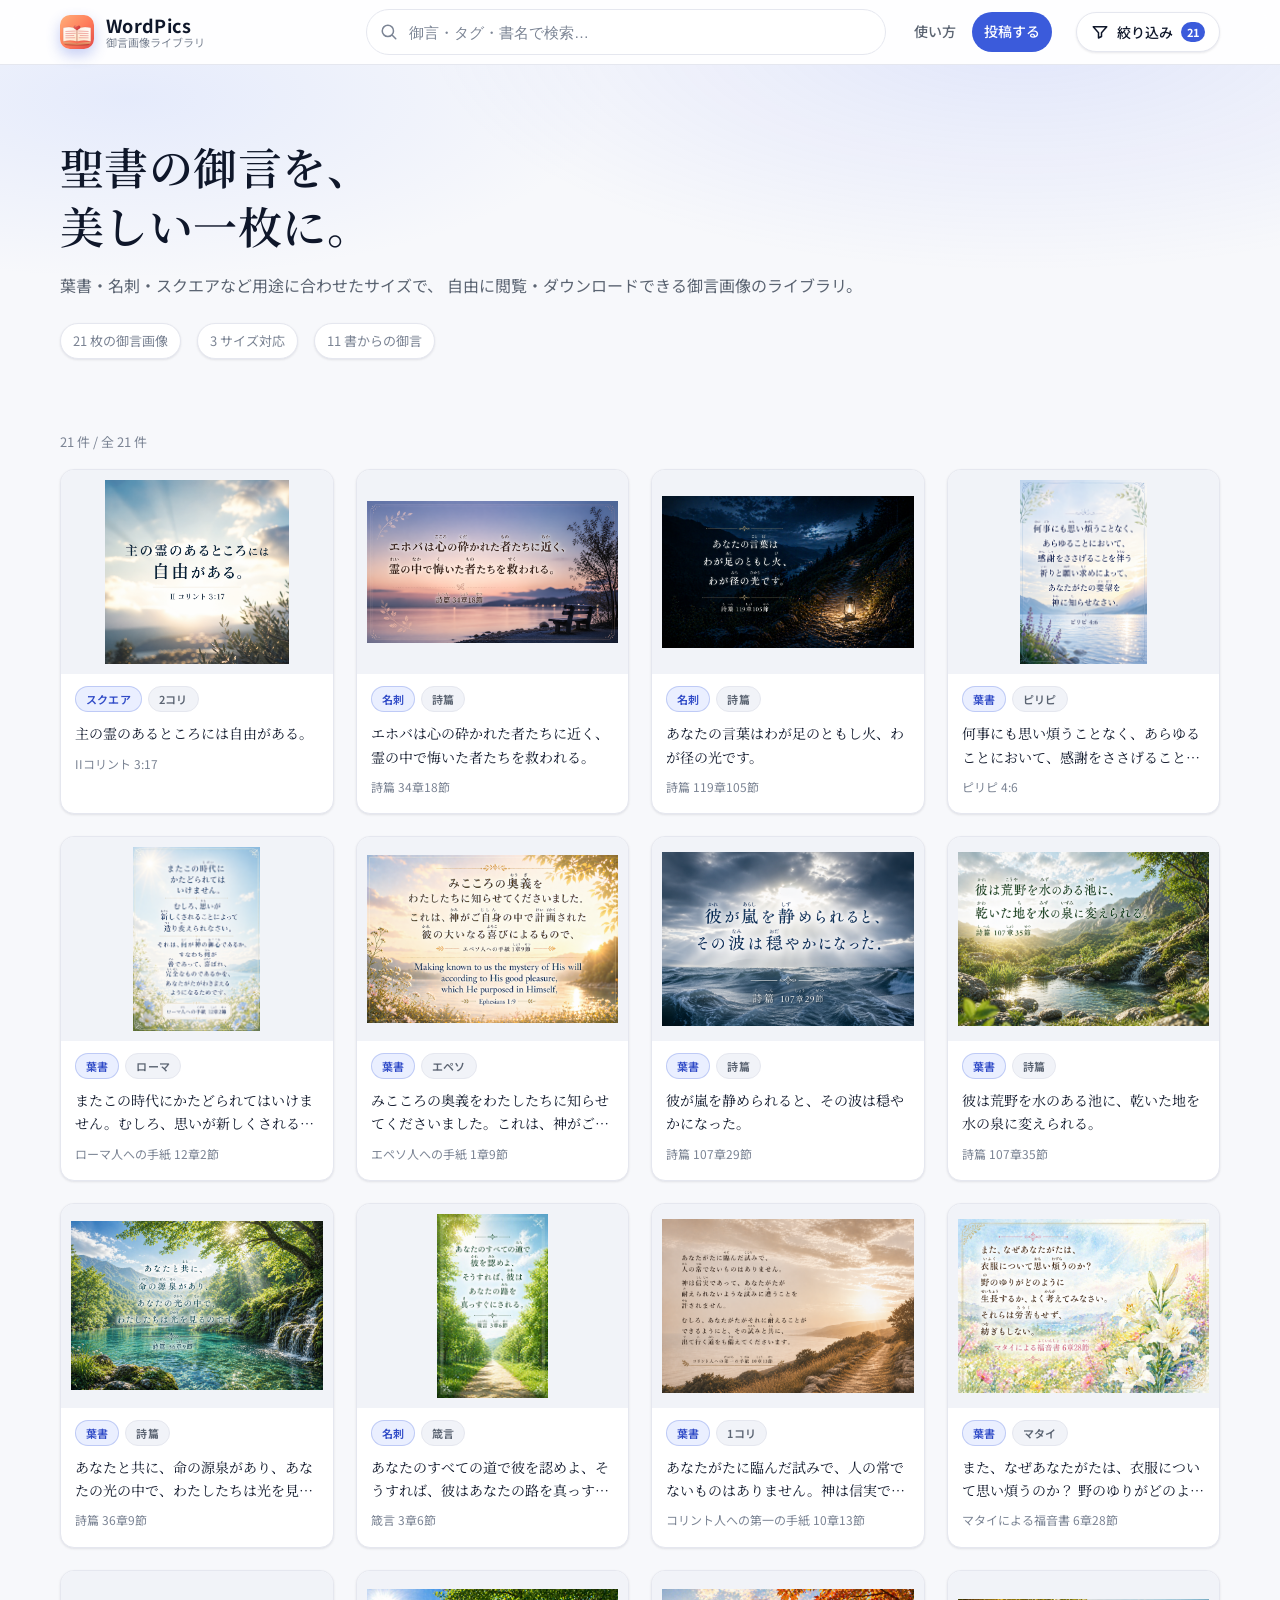
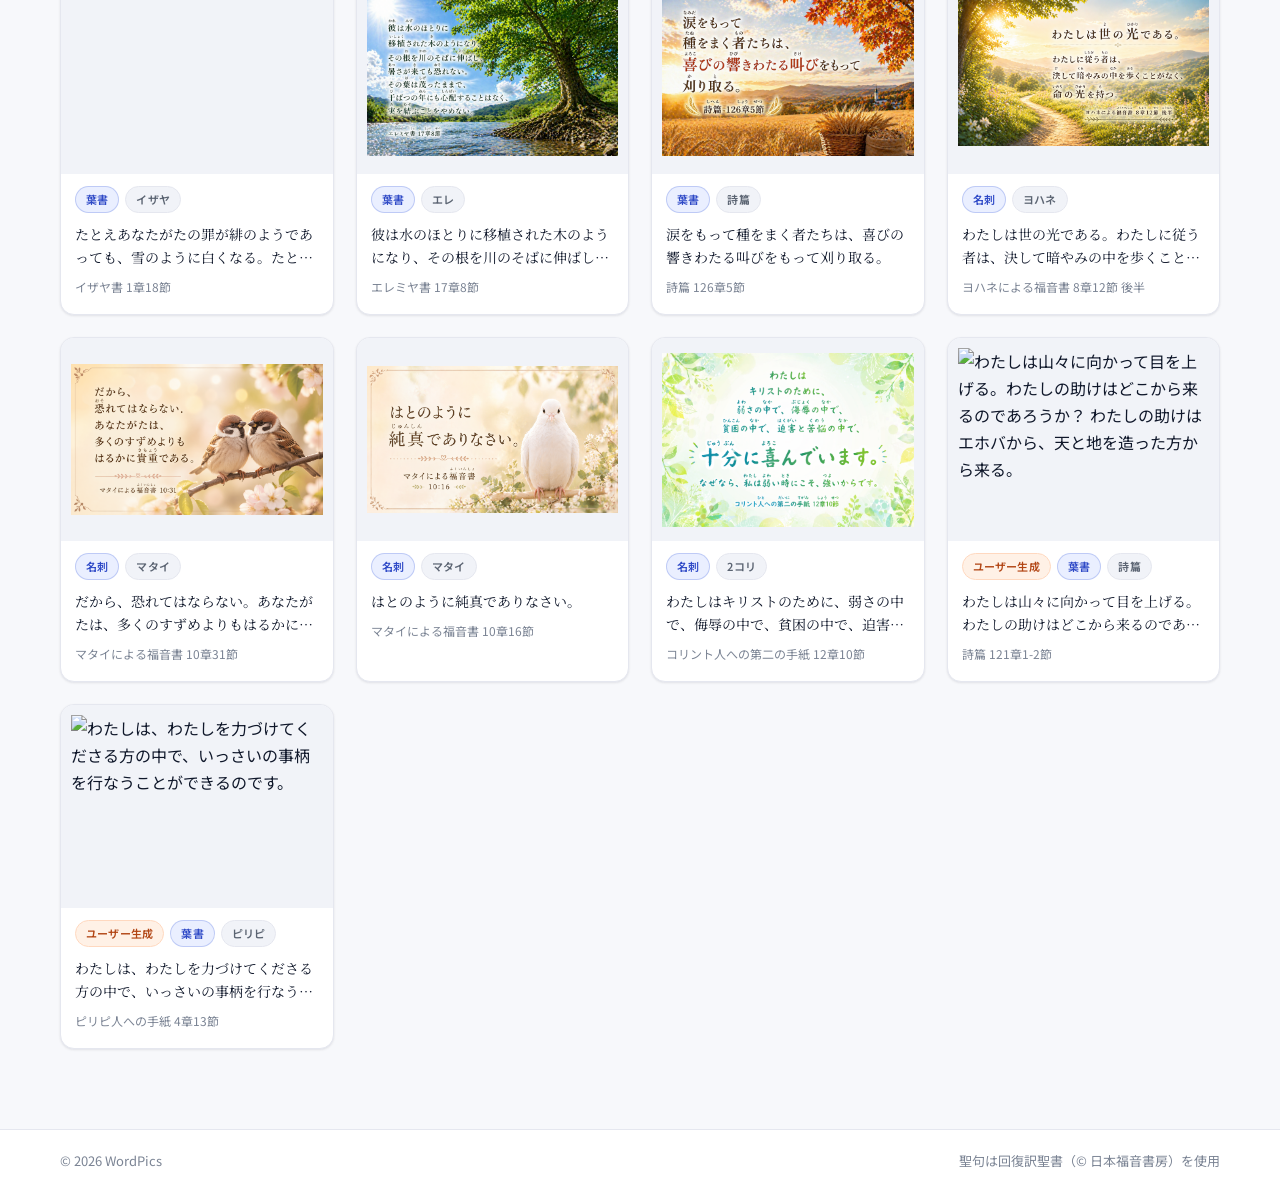
==== commit b95552e3: "#4 Fix production/local data mismatch and stale assets Merge API and local JSON picture sources so e" ====
--- a/index.html
+++ b/index.html
@@ -15,7 +15,7 @@
     rel="stylesheet"
     href="https://fonts.googleapis.com/css2?family=Noto+Sans+JP:wght@400;500;700&family=Noto+Serif+JP:wght@400;600&display=swap"
   />
-  <link rel="stylesheet" href="styles.css" />
+  <link rel="stylesheet" href="styles.css?v=20260423-5" />
 </head>
 <body>
   <header class="site-header">
@@ -269,7 +269,7 @@
     </div>
   </div>
 
-  <script src="nav.js" defer></script>
-  <script src="app.js" defer></script>
+  <script src="header-menu.js?v=20260423-5" defer></script>
+  <script src="app.js?v=20260423-5" defer></script>
 </body>
 </html>
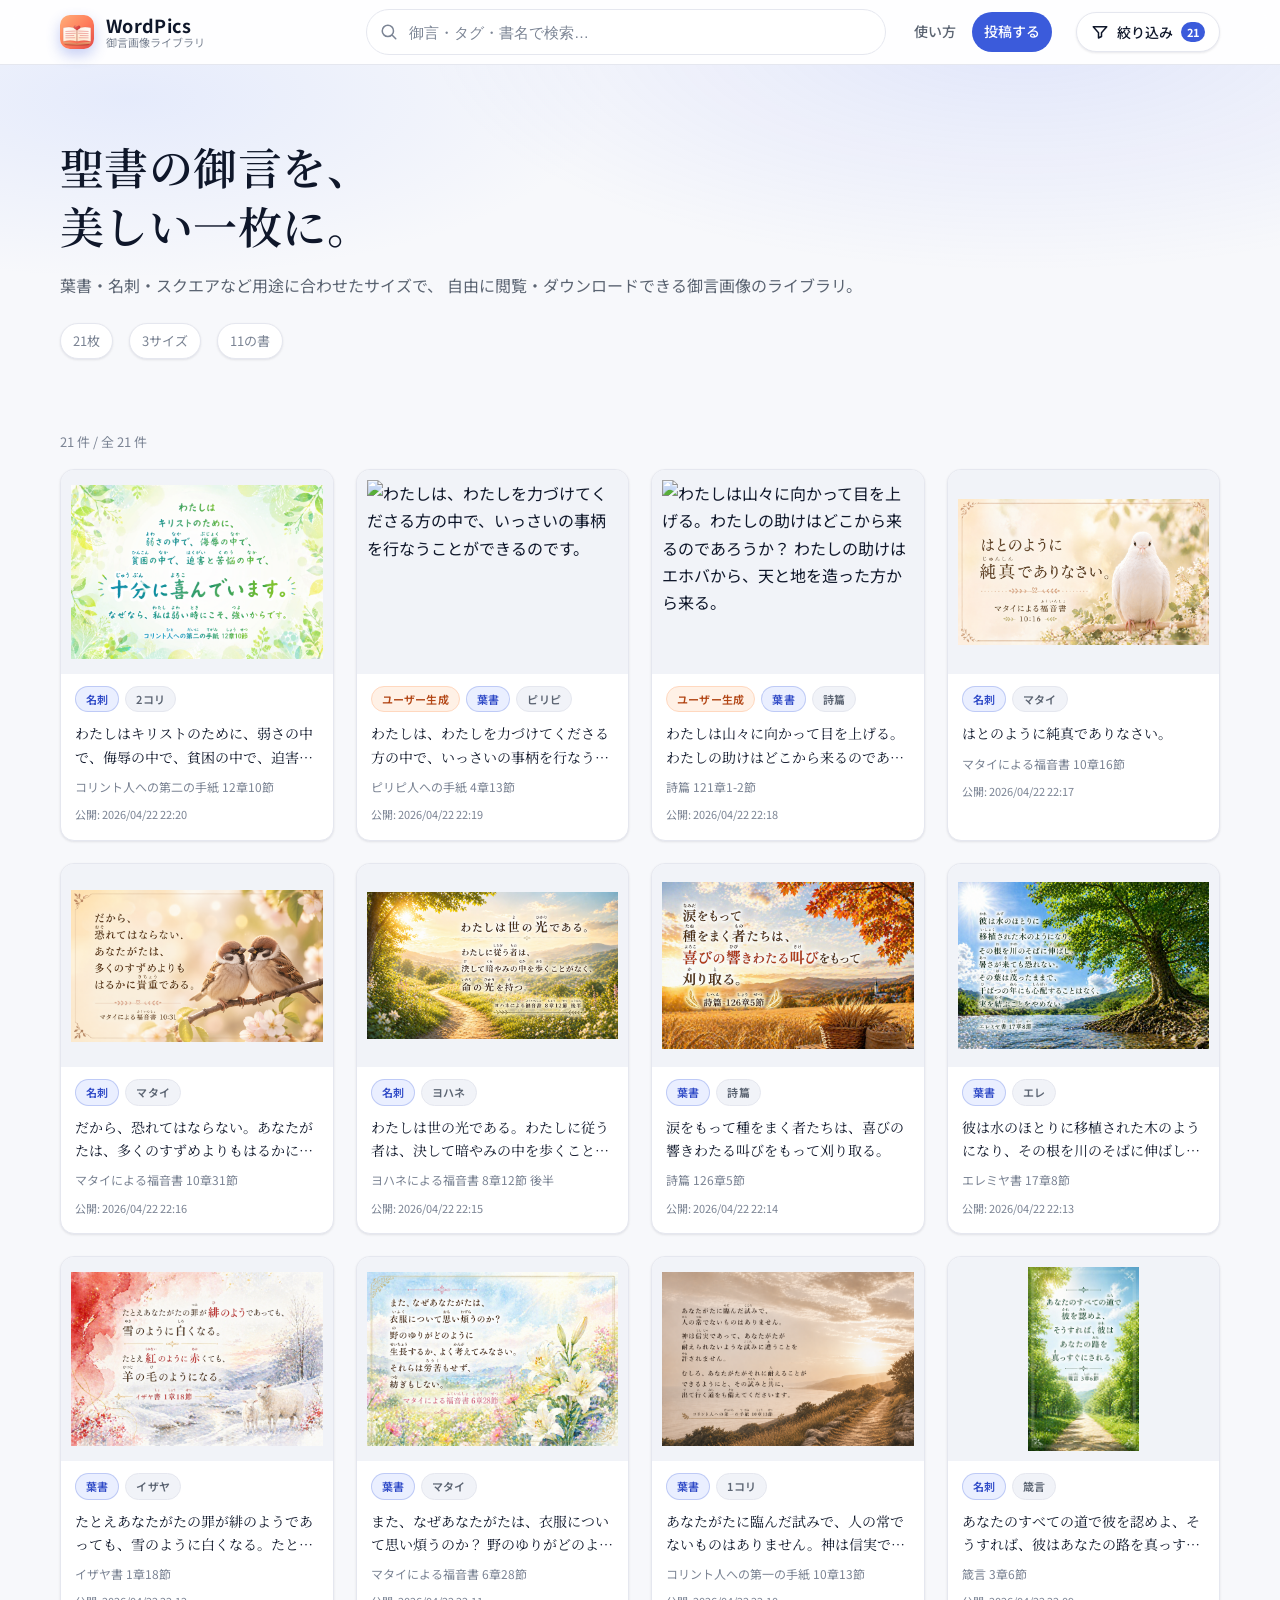
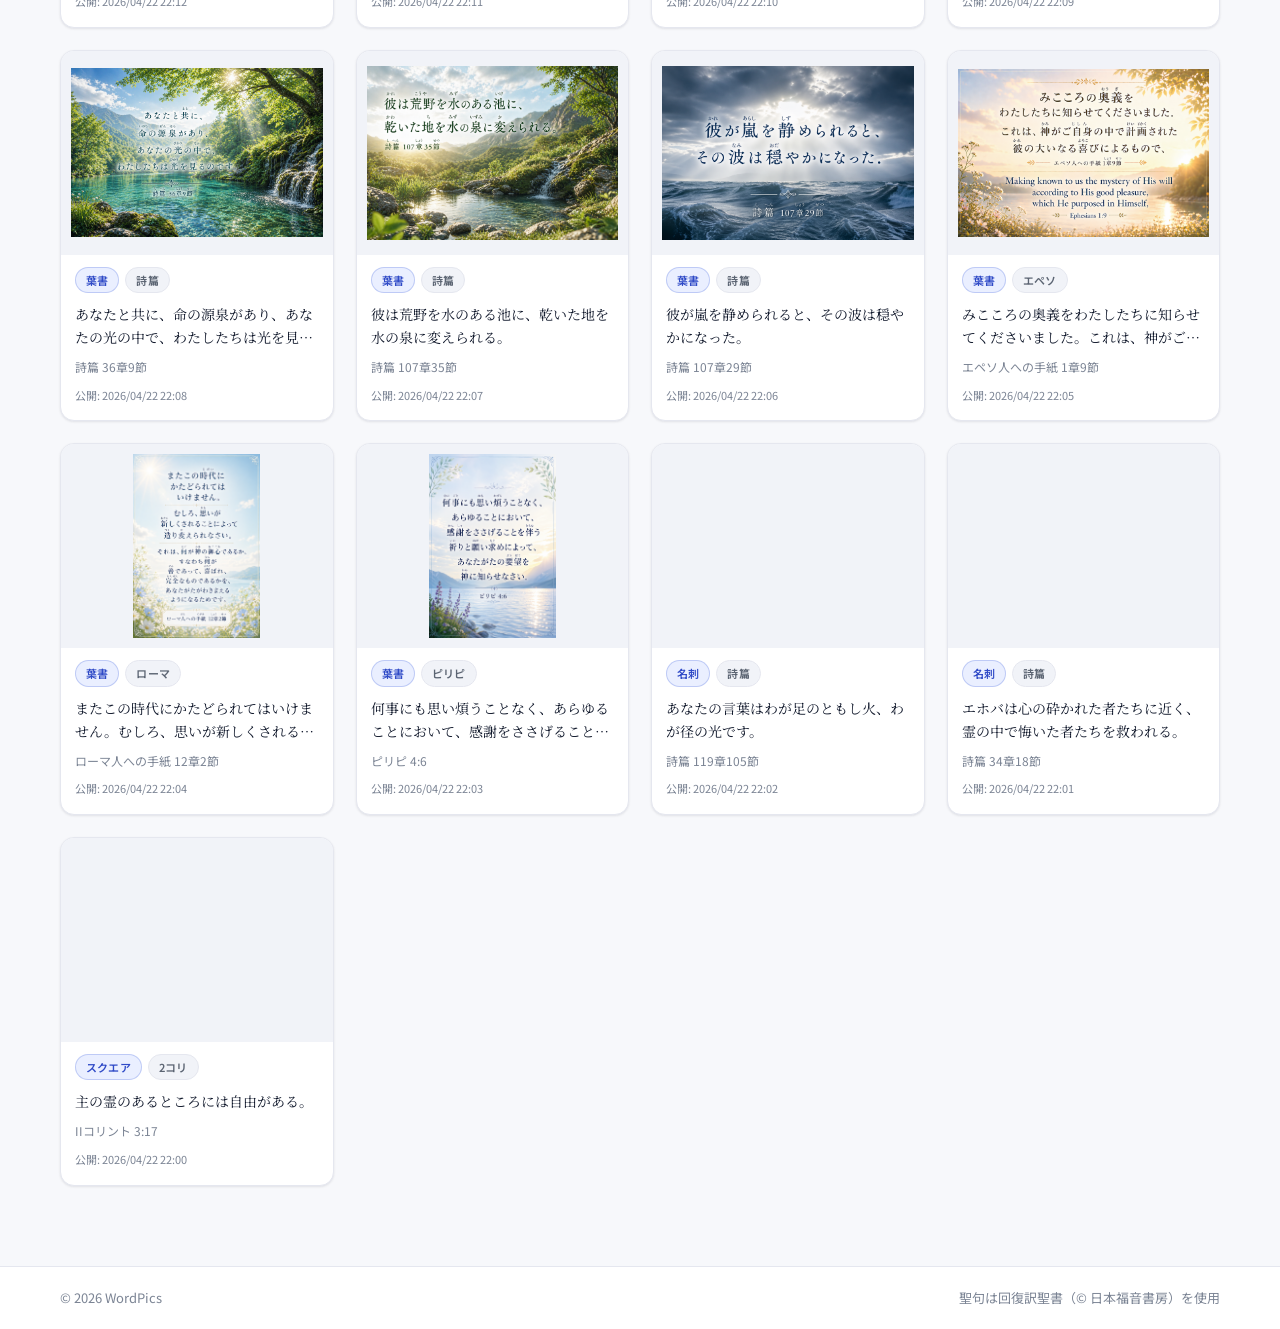
==== commit ffe9fe04: "#5 Heroと御言モーダルのレイアウト最適化 Made-with: Cursor" ====
--- a/index.html
+++ b/index.html
@@ -158,7 +158,6 @@
                 <button type="button" class="chip is-active" data-value="all">すべて</button>
                 <button type="button" class="chip" data-value="landscape">横</button>
                 <button type="button" class="chip" data-value="portrait">縦</button>
-                <button type="button" class="chip" data-value="square">正方形</button>
               </div>
             </div>
 
@@ -228,32 +227,21 @@
       <div class="modal-content">
         <figure class="modal-figure">
           <img id="modalImg" alt="" />
+          <p class="modal-image-tip">画像を長押しして保存できます。</p>
         </figure>
         <aside class="modal-meta">
-          <span id="modalBadges" class="badges"></span>
           <blockquote id="modalVerse" class="verse"></blockquote>
           <p id="modalCitation" class="citation"></p>
 
           <dl class="meta-list">
             <div><dt>ID</dt><dd id="modalId"></dd></div>
+            <div><dt>公開日</dt><dd id="modalPublishedAt"></dd></div>
+            <div><dt>出典</dt><dd id="modalSource"></dd></div>
             <div><dt>サイズ</dt><dd id="modalSize"></dd></div>
             <div><dt>向き</dt><dd id="modalOrientation"></dd></div>
             <div><dt>書</dt><dd id="modalBook"></dd></div>
             <div><dt>タグ</dt><dd id="modalTags"></dd></div>
           </dl>
-
-          <div class="modal-actions">
-            <a id="modalDownload" class="btn-primary" download>
-              <svg viewBox="0 0 24 24" aria-hidden="true">
-                <path fill="none" stroke="currentColor" stroke-width="2" stroke-linecap="round" stroke-linejoin="round"
-                      d="M12 4v12m0 0l-4-4m4 4l4-4M4 20h16"/>
-              </svg>
-              ダウンロード
-            </a>
-            <a id="modalOpen" class="btn-ghost" target="_blank" rel="noopener">画像を開く</a>
-            <a id="modalShare" class="btn-ghost" target="_blank" rel="noopener">新しいタブで開く</a>
-            <button id="modalReport" type="button" class="btn-ghost btn-ghost--danger">誤字報告</button>
-          </div>
 
           <div id="reportForm" class="report-form" hidden>
             <label class="field-label" for="reportMessage">誤字や不適切な点をご報告ください</label>
@@ -266,6 +254,18 @@
           </div>
         </aside>
       </div>
+      <div class="modal-footer">
+        <div class="modal-actions">
+          <a id="modalDownload" class="btn-primary" download>
+            <svg viewBox="0 0 24 24" aria-hidden="true">
+              <path fill="none" stroke="currentColor" stroke-width="2" stroke-linecap="round" stroke-linejoin="round"
+                    d="M12 4v12m0 0l-4-4m4 4l4-4M4 20h16"/>
+            </svg>
+            ダウンロード
+          </a>
+          <button id="modalReport" type="button" class="btn-ghost btn-ghost--danger">誤字報告</button>
+        </div>
+      </div>
     </div>
   </div>
 
--- a/styles.css
+++ b/styles.css
@@ -173,6 +173,20 @@
   background: var(--surface); border: 1px solid var(--border);
   box-shadow: var(--shadow-sm);
 }
+@media (max-width: 640px) {
+  .hero-stats {
+    flex-wrap: nowrap;
+    gap: 8px;
+  }
+  .hero-stats .pill {
+    flex: 1;
+    min-width: 0;
+    text-align: center;
+    white-space: nowrap;
+    font-size: 11px;
+    padding: 6px 8px;
+  }
+}
 
 /* ========== Gallery / Search ========== */
 .gallery-section { padding: 24px 0 80px; }
@@ -636,6 +650,10 @@
   font-size: 12px;
   color: var(--text-soft);
 }
+.card-published {
+  font-size: 11px;
+  color: var(--text-soft);
+}
 
 /* ========== Empty state ========== */
 .empty-state {
@@ -720,6 +738,7 @@
   display: grid;
   grid-template-columns: 1.3fr 1fr;
   gap: 0;
+  flex: 1;
   min-height: 0;
   overflow: hidden;
 }
@@ -732,14 +751,49 @@
   display: flex; align-items: center; justify-content: center;
   padding: 24px;
   min-height: 260px;
-  max-height: calc(100vh - 48px);
-  overflow: auto;
+  overflow: hidden;
 }
 .modal-figure img {
-  max-height: 70vh;
+  max-height: min(70vh, calc(100vh - 220px));
   width: auto; max-width: 100%;
   border-radius: 10px;
   box-shadow: var(--shadow-md);
+}
+.modal-image-tip {
+  display: none;
+  margin: 10px 0 0;
+  font-size: 12px;
+  color: var(--text-muted);
+}
+@media (max-width: 860px) {
+  .modal-figure {
+    display: flex;
+    flex-direction: column;
+    align-items: center;
+    justify-content: center;
+    overflow: visible;
+  }
+  .modal-figure img {
+    margin: 0 auto;
+    max-height: min(56vh, calc(100vh - 360px));
+  }
+  /* 縦長は「横向きを90度回転した時」の見え方に寄せる */
+  .modal-figure img[data-orientation="portrait"][data-size="postcard"] {
+    width: min(68%, 420px);
+    max-width: min(68%, 420px);
+  }
+  .modal-figure img[data-orientation="portrait"][data-size="businesscard"] {
+    width: min(60%, 360px);
+    max-width: min(60%, 360px);
+  }
+  .modal-figure img[data-orientation="portrait"][data-size="square"] {
+    width: min(78%, 460px);
+    max-width: min(78%, 460px);
+  }
+  .modal-image-tip {
+    display: block;
+    text-align: center;
+  }
 }
 .modal-meta {
   padding: 28px;
@@ -752,8 +806,10 @@
   line-height: 1.8;
   margin: 4px 0 0;
   color: var(--text);
-  border-left: 3px solid var(--accent);
-  padding: 2px 0 2px 14px;
+  padding: 12px 14px;
+  background: color-mix(in srgb, #b7efc5 20%, var(--surface));
+  border-radius: 12px;
+  box-shadow: var(--shadow-sm);
 }
 .citation {
   margin: 0;
@@ -761,7 +817,12 @@
   font-size: 14px;
 }
 .meta-list {
-  margin: 4px 0 0;
+  margin: 12px 0 0;
+  padding: 14px;
+  background: var(--surface-2);
+  border: 1px solid var(--border);
+  border-radius: 12px;
+  box-shadow: 0 8px 18px rgba(15, 23, 42, 0.08);
   display: grid; grid-template-columns: 92px 1fr;
   row-gap: 8px; column-gap: 14px;
   font-size: 14px;
@@ -769,6 +830,45 @@
 .meta-list > div { display: contents; }
 .meta-list dt { color: var(--text-soft); font-size: 12px; letter-spacing: 0.04em; padding-top: 2px; }
 .meta-list dd { margin: 0; color: var(--text); }
+.meta-link-btn {
+  font: inherit;
+  color: var(--accent);
+  background: transparent;
+  border: none;
+  display: inline-block;
+  padding: 0;
+  text-align: left;
+  text-decoration: underline;
+  text-underline-offset: 2px;
+  cursor: pointer;
+}
+.meta-link-btn:hover { color: var(--accent-strong); }
+.meta-link-btn:focus-visible {
+  outline: 2px solid var(--accent);
+  outline-offset: 2px;
+  border-radius: 4px;
+}
+.meta-filter-chip {
+  cursor: pointer;
+  font: inherit;
+  font-size: 12px;
+  color: var(--text-muted);
+  padding: 2px 10px;
+  border-radius: 999px;
+  background: var(--surface-2);
+  border: 1px solid var(--border);
+  transition: background 120ms, color 120ms, border-color 120ms, transform 80ms;
+}
+.meta-filter-chip:hover {
+  background: var(--accent);
+  color: #fff;
+  border-color: var(--accent);
+}
+.meta-filter-chip:active { transform: translateY(1px); }
+.meta-filter-chip:focus-visible {
+  outline: 2px solid var(--accent);
+  outline-offset: 2px;
+}
 
 .tag-list { display: inline-flex; flex-wrap: wrap; gap: 6px; }
 .tag {
@@ -801,7 +901,28 @@
   outline-offset: 2px;
 }
 
-.modal-actions { display: flex; gap: 10px; flex-wrap: wrap; margin-top: 4px; }
+.modal-footer {
+  border-top: 1px solid var(--border);
+  background: var(--surface);
+  padding: 12px 16px calc(12px + env(safe-area-inset-bottom));
+  box-shadow: 0 -10px 24px rgba(15, 23, 42, 0.12);
+}
+.modal-actions {
+  display: flex;
+  gap: 10px;
+  flex-wrap: wrap;
+  margin: 0;
+}
+.modal-actions > .btn-primary,
+.modal-actions > .btn-ghost {
+  justify-content: center;
+}
+@media (max-width: 640px) {
+  .modal-actions > .btn-primary,
+  .modal-actions > .btn-ghost {
+    flex: 1;
+  }
+}
 
 /* ========== Animations ========== */
 @keyframes fadeIn { from { opacity: 0; } to { opacity: 1; } }
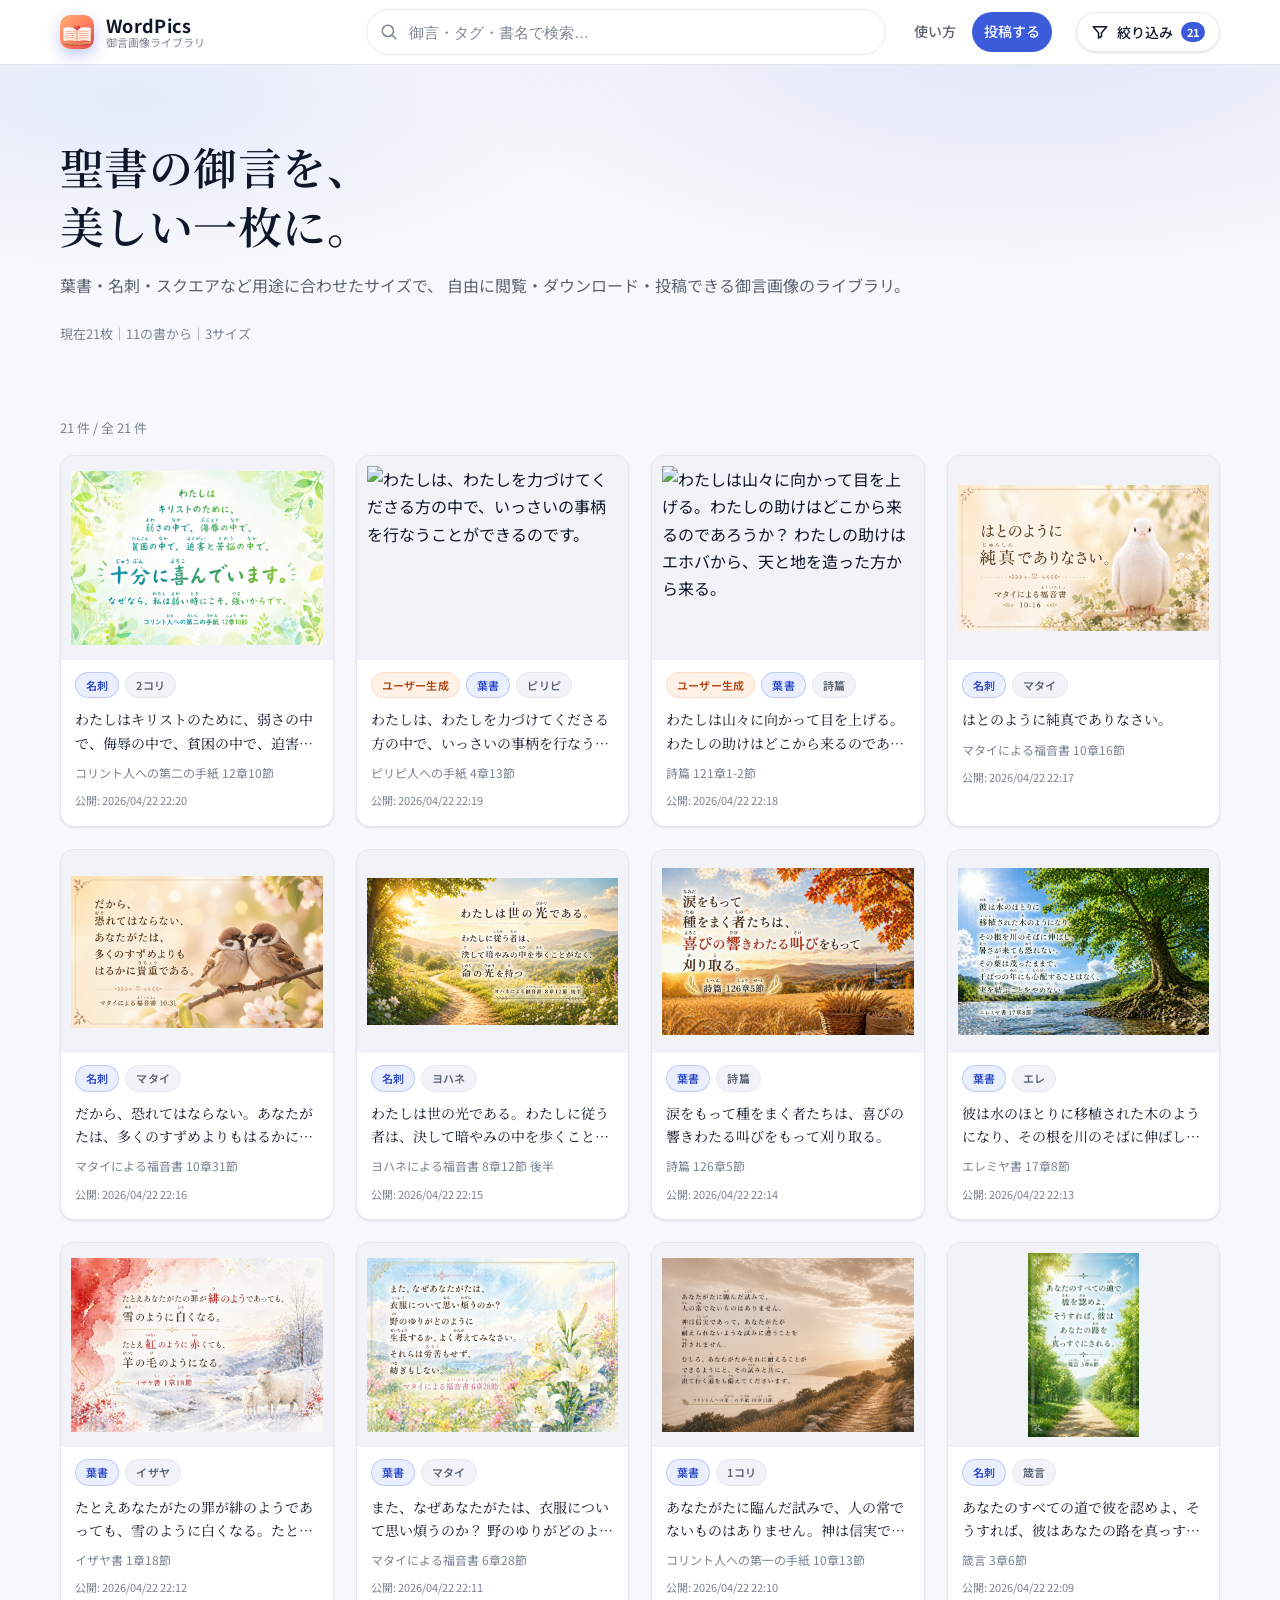
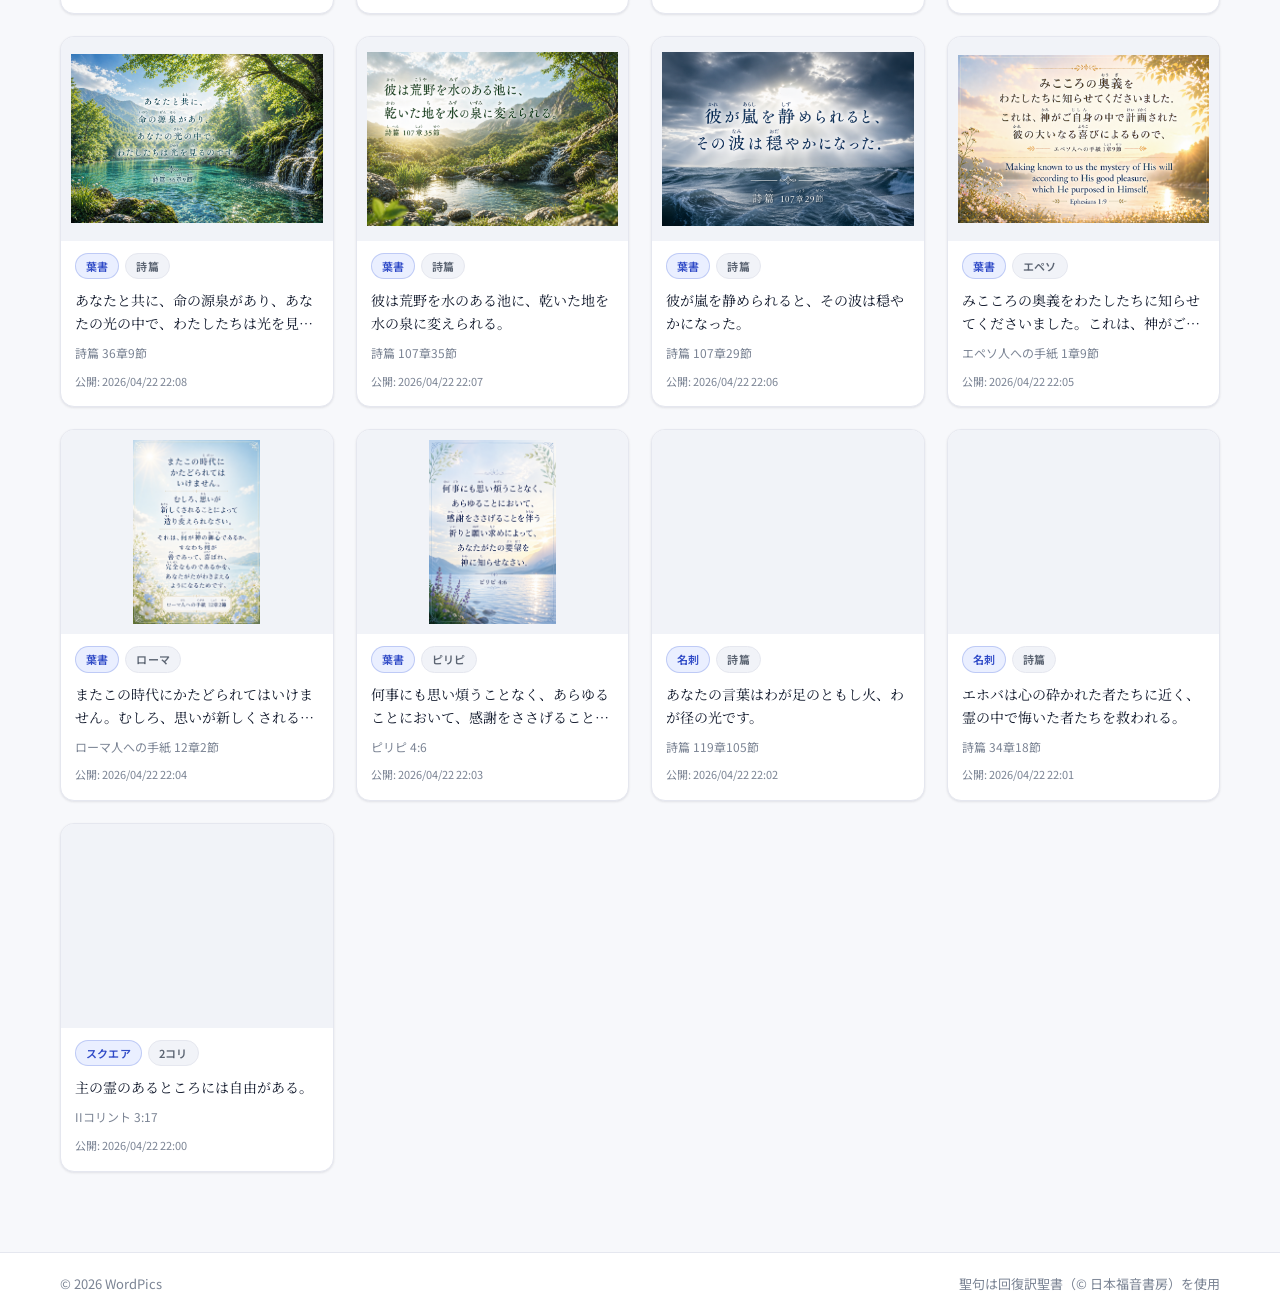
==== commit 4509d7fe: "#6 管理画面におけるプロパティ編集機能 Made-with: Cursor" ====
--- a/index.html
+++ b/index.html
@@ -101,7 +101,7 @@
         <h1>聖書の御言を、<br />美しい一枚に。</h1>
         <p class="hero-lead">
           葉書・名刺・スクエアなど用途に合わせたサイズで、<br class="sp-only" />
-          自由に閲覧・ダウンロードできる御言画像のライブラリ。
+          自由に閲覧・ダウンロード・投稿できる御言画像のライブラリ。
         </p>
         <div class="hero-stats" id="heroStats" aria-live="polite"></div>
       </div>
--- a/styles.css
+++ b/styles.css
@@ -808,6 +808,7 @@
   color: var(--text);
   padding: 12px 14px;
   background: color-mix(in srgb, #b7efc5 20%, var(--surface));
+  border: 1px solid var(--border);
   border-radius: 12px;
   box-shadow: var(--shadow-sm);
 }
@@ -909,6 +910,7 @@
 }
 .modal-actions {
   display: flex;
+  justify-content: flex-end;
   gap: 10px;
   flex-wrap: wrap;
   margin: 0;
